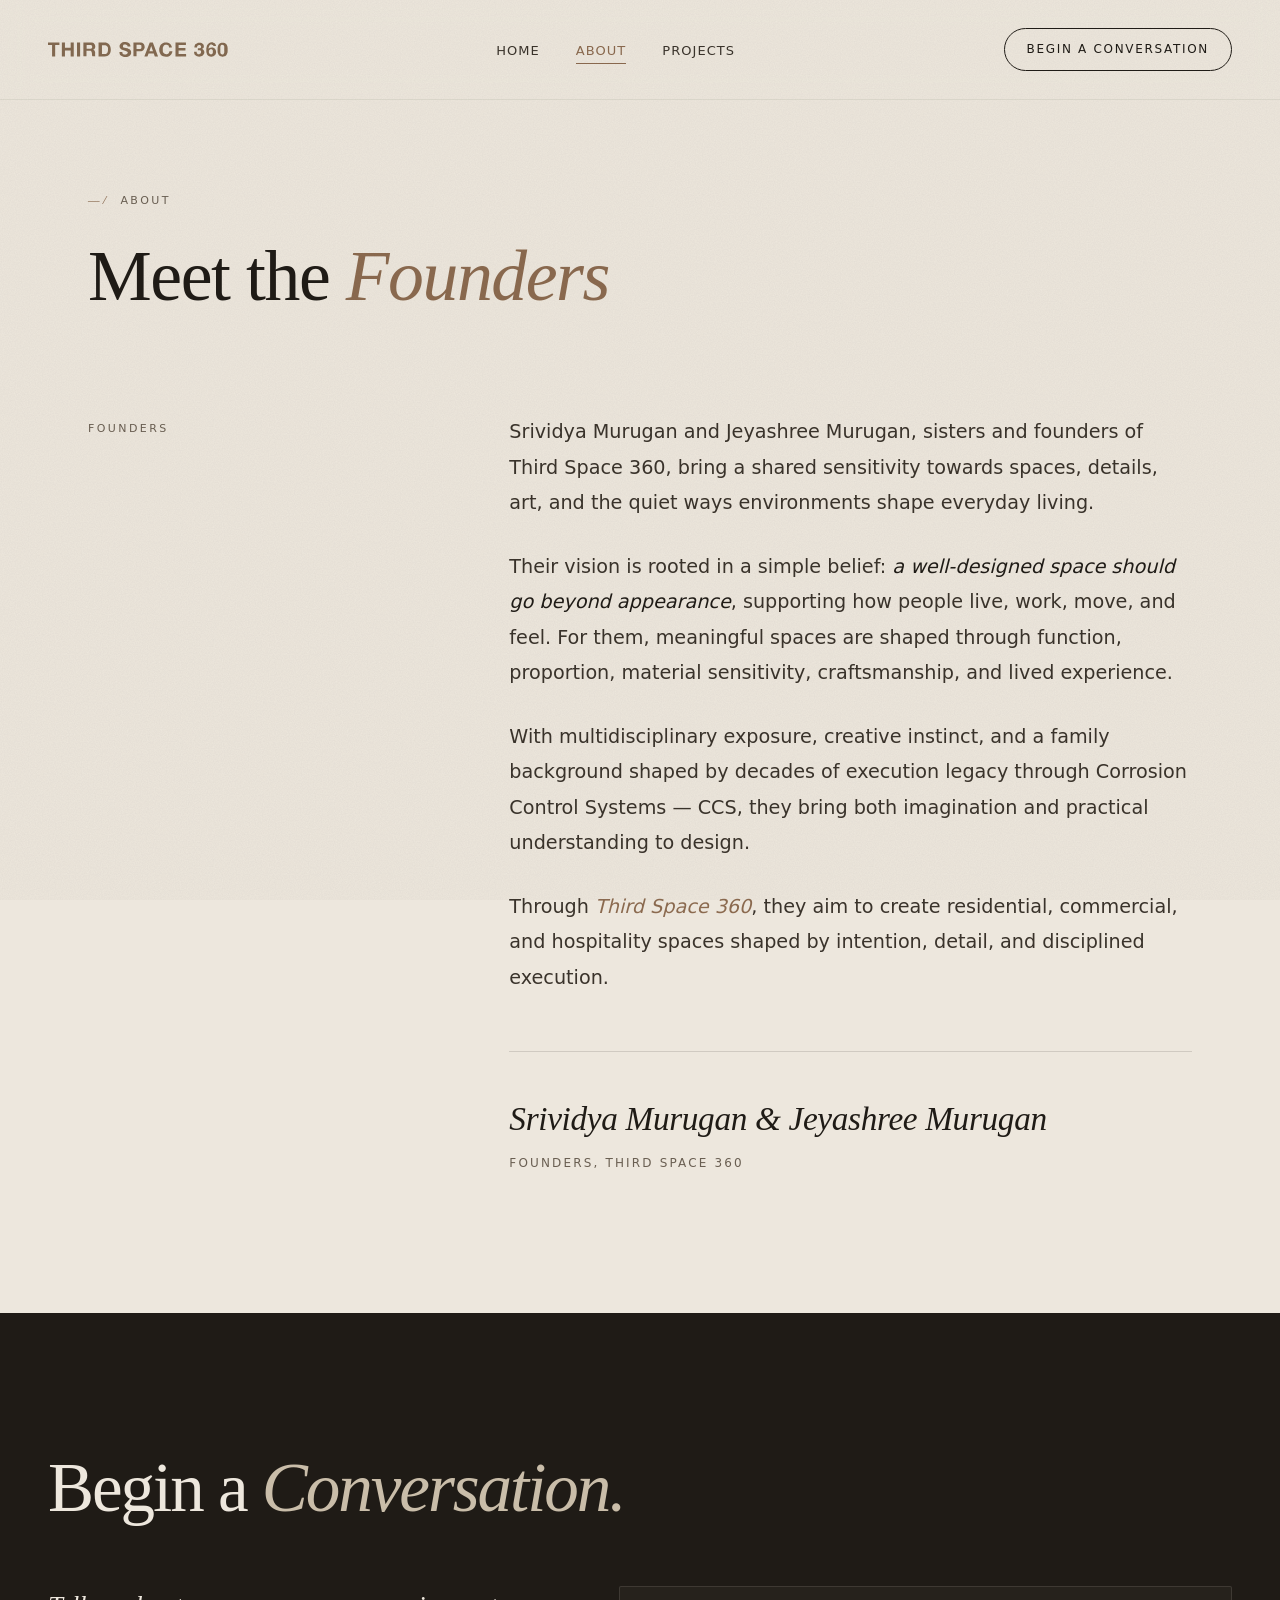
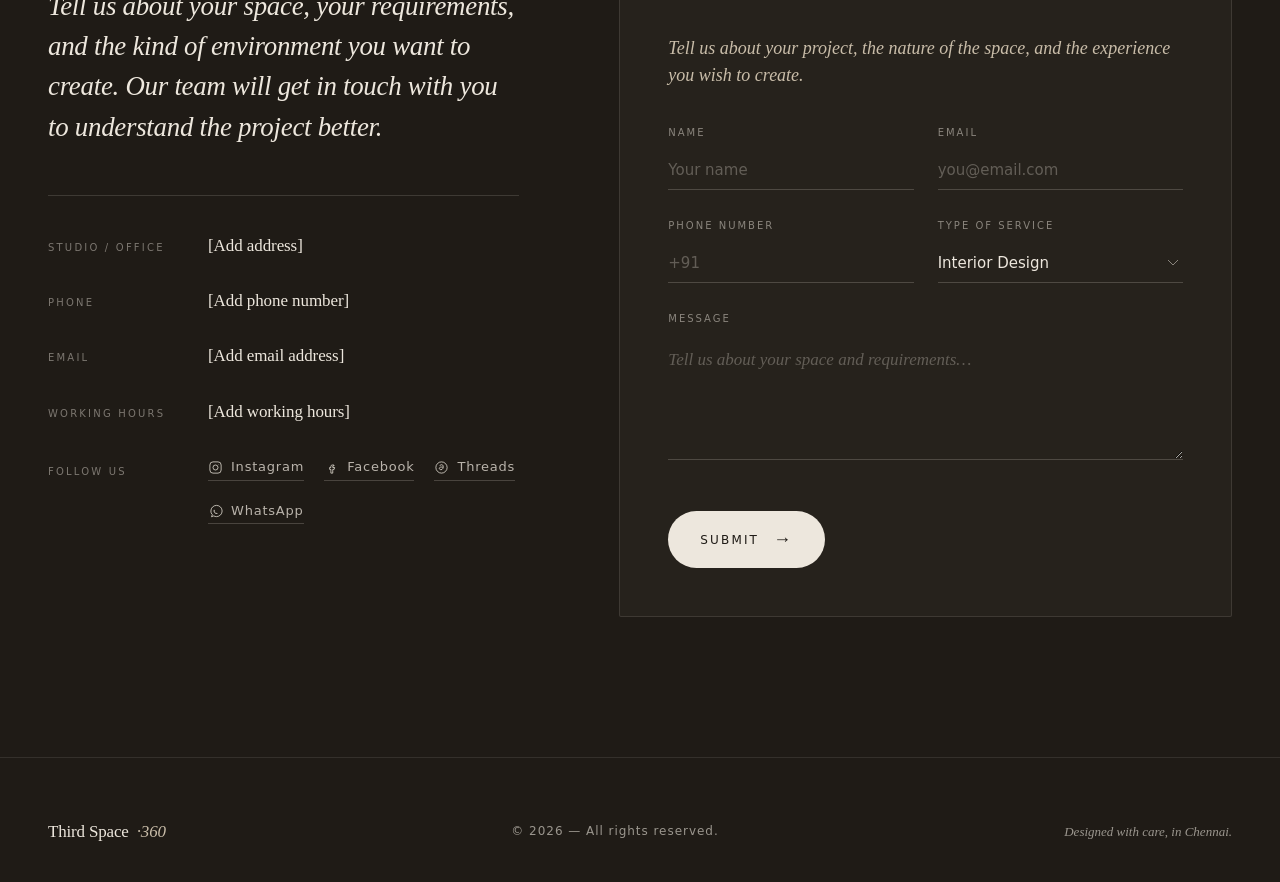
==== about.html @ 0695725e "Refactor: Integrate multi-page HTML design (index, about, projects), self-host fonts, optimize WebP " ====
<!DOCTYPE html>
<html lang="en">
<head>
<link rel="preconnect" href="https://api.resend.com">
<link rel="stylesheet" href="css/fonts.css" />

<meta charset="UTF-8" />
<meta name="viewport" content="width=device-width, initial-scale=1.0" />
<title>About — Third Space 360</title>
<meta name="description" content="Srividya Murugan and Jeyashree Murugan, sisters and founders of Third Space 360, bring a shared sensitivity towards spaces, details, art, and the quiet ways environments shape everyday living." />

<style>
  :root {
    --bone: #EDE7DD;
    --bone-soft: #F2EDE4;
    --bone-deep: #E2DBCE;
    --sand: #C9BDA9;
    --clay: #8B6A4F;
    --clay-soft: #A98870;
    --ink: #1F1B16;
    --ink-soft: #3A332B;
    --ink-mute: #6A5F52;
    --hairline: rgba(31, 27, 22, 0.14);
    --hairline-soft: rgba(31, 27, 22, 0.07);

    --display: 'Fraunces', 'Cormorant Garamond', Georgia, serif;
    --body: 'Manrope', system-ui, sans-serif;

    --easing: cubic-bezier(0.22, 1, 0.36, 1);
  }

  * { margin: 0; padding: 0; box-sizing: border-box; }
  html { scroll-behavior: smooth; }

  body {
    background: var(--bone);
    color: var(--ink);
    font-family: var(--body);
    font-weight: 400;
    font-size: 16px;
    line-height: 1.6;
    -webkit-font-smoothing: antialiased;
    -moz-osx-font-smoothing: grayscale;
    overflow-x: hidden;
  }

  /* Subtle paper grain overlay */
  body::before {
    content: '';
    position: fixed;
    inset: 0;
    pointer-events: none;
    z-index: 1000;
    opacity: 0.35;
    mix-blend-mode: multiply;
    background-image: url("data:image/svg+xml;utf8,<svg xmlns='http://www.w3.org/2000/svg' width='220' height='220'><filter id='n'><feTurbulence type='fractalNoise' baseFrequency='0.85' numOctaves='2' stitchTiles='stitch'/><feColorMatrix values='0 0 0 0 0.12 0 0 0 0 0.10 0 0 0 0 0.08 0 0 0 0.18 0'/></filter><rect width='100%' height='100%' filter='url(%23n)'/></svg>");
  }

  ::selection { background: var(--ink); color: var(--bone); }

  a { color: inherit; text-decoration: none; }

  .italic { font-style: italic; font-weight: 400; }

  /* — Navigation — */
  nav.site {
    position: fixed;
    top: 0; left: 0; right: 0;
    z-index: 100;
    padding: 28px 48px;
    display: flex;
    justify-content: space-between;
    align-items: center;
    transition: background 0.5s var(--easing), padding 0.5s var(--easing), border-color 0.5s var(--easing);
    border-bottom: 1px solid transparent;
    background: rgba(237, 231, 221, 0.88);
    backdrop-filter: blur(14px) saturate(1.1);
    -webkit-backdrop-filter: blur(14px) saturate(1.1);
    border-bottom-color: var(--hairline-soft);
  }

  .brand {
    font-family: var(--display);
    font-weight: 400;
    font-size: 19px;
    letter-spacing: -0.01em;
    display: flex;
    align-items: baseline;
    gap: 8px;
  }
  .brand .mark {
    display: inline-block;
    width: 7px;
    height: 7px;
    border-radius: 50%;
    background: var(--clay);
    transform: translateY(-3px);
  }
  .brand span.three-sixty {
    font-style: italic;
    color: var(--ink-soft);
  }

  .brand-logo {
    display: flex;
    align-items: center;
  }
  .brand-logo svg {
    height: 15px;
    width: auto;
    display: block;
  }

  .nav-links {
    display: flex;
    gap: 36px;
    list-style: none;
  }
  .nav-links a {
    font-size: 13px;
    font-weight: 500;
    letter-spacing: 0.08em;
    text-transform: uppercase;
    color: var(--ink-soft);
    position: relative;
    padding: 4px 0;
    transition: color 0.3s var(--easing);
  }
  .nav-links a::after {
    content: '';
    position: absolute;
    left: 0; right: 0; bottom: -2px;
    height: 1px;
    background: var(--ink);
    transform: scaleX(0);
    transform-origin: left;
    transition: transform 0.5s var(--easing);
  }
  .nav-links a:hover { color: var(--ink); }
  .nav-links a:hover::after { transform: scaleX(1); }
  .nav-links a.active { color: var(--clay); }
  .nav-links a.active::after { transform: scaleX(1); background: var(--clay); }

  .nav-cta {
    font-size: 12px;
    font-weight: 500;
    letter-spacing: 0.14em;
    text-transform: uppercase;
    padding: 11px 22px;
    border: 1px solid var(--ink);
    border-radius: 999px;
    transition: all 0.4s var(--easing);
  }
  .nav-cta:hover { background: var(--ink); color: var(--bone); }

  .menu-toggle { display: none; }

  /* — About header — */
  .about-header {
    padding: 190px 48px 100px;
    max-width: 1200px;
    margin: 0 auto;
  }

  .section-number {
    display: flex;
    align-items: baseline;
    gap: 14px;
    margin-bottom: 28px;
  }
  .section-number .num {
    font-family: var(--display);
    font-size: 13px;
    font-style: italic;
    color: var(--clay);
    font-weight: 400;
  }
  .section-number .label {
    font-size: 11px;
    font-weight: 500;
    letter-spacing: 0.22em;
    text-transform: uppercase;
    color: var(--ink-mute);
  }

  .about-title {
    font-family: var(--display);
    font-weight: 300;
    font-size: clamp(38px, 5.6vw, 78px);
    line-height: 1.05;
    letter-spacing: -0.02em;
    color: var(--ink);
    max-width: 900px;
  }
  .about-title .italic-word {
    font-style: italic;
    color: var(--clay);
  }

  /* — About body — */
  .about-body {
    max-width: 1200px;
    margin: 0 auto;
    padding: 0 48px 140px;
    display: grid;
    grid-template-columns: 1fr 2fr;
    gap: 80px;
  }

  .about-body-label {
    font-size: 11px;
    font-weight: 500;
    letter-spacing: 0.22em;
    text-transform: uppercase;
    color: var(--ink-mute);
    padding-top: 6px;
  }

  .about-copy p {
    font-size: clamp(17px, 1.5vw, 20px);
    line-height: 1.85;
    color: var(--ink-soft);
    max-width: 680px;
    margin-bottom: 28px;
  }
  .about-copy p:last-of-type { margin-bottom: 0; }
  .about-copy .italic-word {
    font-style: italic;
    color: var(--ink);
  }
  .about-copy .brand-word {
    font-style: italic;
    color: var(--clay);
  }

  .founders-signature {
    margin-top: 56px;
    padding-top: 40px;
    border-top: 1px solid var(--hairline);
  }
  .founders-signature .names {
    font-family: var(--display);
    font-style: italic;
    font-weight: 400;
    font-size: clamp(24px, 2.6vw, 34px);
    color: var(--ink);
    letter-spacing: -0.01em;
  }
  .founders-signature .role {
    margin-top: 8px;
    font-size: 12px;
    font-weight: 500;
    letter-spacing: 0.18em;
    text-transform: uppercase;
    color: var(--ink-mute);
  }

  /* — Reveal on scroll — */
  .reveal {
    opacity: 0;
    transform: translateY(24px);
    transition: opacity 0.9s var(--easing), transform 0.9s var(--easing);
  }
  .reveal.in {
    opacity: 1;
    transform: translateY(0);
  }
  .reveal.delay-1 { transition-delay: 0.1s; }
  .reveal.delay-2 { transition-delay: 0.22s; }

  /* — Contact — */
  .contact {
    background: var(--ink);
    color: var(--bone);
    padding: 140px 48px;
  }
  .contact-heading {
    font-family: var(--display);
    font-weight: 300;
    font-size: clamp(40px, 5.4vw, 84px);
    line-height: 1;
    letter-spacing: -0.03em;
    color: var(--bone);
    margin-bottom: 64px;
    max-width: 1200px;
    margin-left: auto;
    margin-right: auto;
  }
  .contact-heading .accent { font-style: italic; color: var(--sand); }

  .contact-grid {
    max-width: 1200px;
    margin: 0 auto;
    display: grid;
    grid-template-columns: 1fr 1.3fr;
    gap: 100px;
    align-items: start;
  }

  .contact-left .contact-intro {
    font-family: var(--display);
    font-style: italic;
    font-weight: 300;
    font-size: clamp(20px, 2.1vw, 28px);
    line-height: 1.5;
    color: var(--bone);
    margin-bottom: 48px;
    letter-spacing: -0.01em;
    max-width: 480px;
  }

  .contact-details {
    display: grid;
    gap: 28px;
    padding-top: 36px;
    border-top: 1px solid rgba(237, 231, 221, 0.15);
  }
  .contact-detail {
    display: grid;
    grid-template-columns: 140px 1fr;
    gap: 20px;
    align-items: baseline;
  }
  .contact-detail .label {
    font-size: 10px;
    letter-spacing: 0.22em;
    text-transform: uppercase;
    color: rgba(237, 231, 221, 0.45);
  }
  .contact-detail .value {
    font-family: var(--display);
    font-weight: 400;
    font-size: 17px;
    color: var(--bone);
    letter-spacing: -0.005em;
  }
  .contact-detail .value a {
    border-bottom: 1px solid transparent;
    transition: border-color 0.4s var(--easing);
  }
  .contact-detail .value a:hover { border-bottom-color: var(--sand); }

  .social-row {
    display: flex;
    flex-wrap: wrap;
    gap: 20px;
    margin-top: 4px;
  }
  .social-row a {
    display: inline-flex;
    align-items: center;
    gap: 8px;
    font-size: 13px;
    color: rgba(237, 231, 221, 0.75);
    letter-spacing: 0.06em;
    border-bottom: 1px solid rgba(237, 231, 221, 0.2);
    padding-bottom: 2px;
    transition: color 0.3s var(--easing), border-color 0.3s var(--easing);
  }
  .social-row a svg { width: 15px; height: 15px; flex-shrink: 0; }
  .social-row a:hover { color: var(--bone); border-bottom-color: var(--sand); }

  .enquiry-form {
    background: rgba(237, 231, 221, 0.03);
    border: 1px solid rgba(237, 231, 221, 0.12);
    padding: 48px;
    border-radius: 2px;
  }
  .form-eyebrow {
    font-family: var(--display);
    font-style: italic;
    font-weight: 300;
    font-size: 18px;
    color: var(--sand);
    margin-bottom: 36px;
    line-height: 1.5;
  }

  .field-group { display: grid; grid-template-columns: 1fr 1fr; gap: 24px; }
  .field { margin-bottom: 28px; position: relative; }
  .field.full { grid-column: 1 / -1; }
  .field label {
    display: block;
    font-size: 10px;
    letter-spacing: 0.2em;
    text-transform: uppercase;
    color: rgba(237, 231, 221, 0.5);
    margin-bottom: 10px;
  }
  .field input, .field textarea, .field select {
    width: 100%;
    background: transparent;
    border: none;
    border-bottom: 1px solid rgba(237, 231, 221, 0.2);
    color: var(--bone);
    font-family: var(--body);
    font-size: 15px;
    padding: 10px 0;
    outline: none;
    transition: border-color 0.4s var(--easing);
    font-weight: 400;
  }
  .field textarea {
    resize: vertical;
    min-height: 90px;
    font-family: var(--display);
    font-style: italic;
    font-weight: 300;
    font-size: 17px;
    line-height: 1.5;
  }
  .field select {
    -webkit-appearance: none;
    appearance: none;
    background-image: url("data:image/svg+xml;utf8,<svg xmlns='http://www.w3.org/2000/svg' width='12' height='8'><path d='M1 1l5 5 5-5' stroke='%23EDE7DD' stroke-width='1' fill='none' opacity='0.5'/></svg>");
    background-repeat: no-repeat;
    background-position: right 4px center;
    padding-right: 24px;
  }
  .field select option { background: var(--ink); color: var(--bone); }
  .field input:focus, .field textarea:focus, .field select:focus { border-bottom-color: var(--sand); }
  .field input::placeholder, .field textarea::placeholder { color: rgba(237, 231, 221, 0.3); }

  .submit-btn {
    display: inline-flex;
    align-items: center;
    gap: 14px;
    background: var(--bone);
    color: var(--ink);
    border: none;
    padding: 18px 32px;
    font-family: var(--body);
    font-size: 12px;
    font-weight: 500;
    letter-spacing: 0.18em;
    text-transform: uppercase;
    cursor: pointer;
    border-radius: 999px;
    transition: all 0.4s var(--easing);
    margin-top: 16px;
  }
  .submit-btn .arrow {
    font-family: var(--display);
    font-size: 18px;
    transition: transform 0.4s var(--easing);
  }
  .submit-btn:hover { background: var(--sand); color: var(--ink); }
  .submit-btn:hover .arrow { transform: translateX(6px); }

  /* — Footer — */
  footer {
    background: var(--ink);
    color: rgba(237, 231, 221, 0.6);
    padding: 60px 48px 36px;
    border-top: 1px solid rgba(237, 231, 221, 0.1);
    display: flex;
    justify-content: space-between;
    align-items: center;
    flex-wrap: wrap;
    gap: 20px;
    font-size: 13px;
  }
  footer .brand {
    color: var(--bone);
    font-size: 17px;
  }
  footer .brand span.three-sixty { color: var(--sand); }
  footer .legal {
    font-size: 12px;
    letter-spacing: 0.08em;
  }
  footer .credit {
    font-family: var(--display);
    font-style: italic;
    font-size: 13px;
  }

  @media (max-width: 1024px) {
    .about-body { grid-template-columns: 1fr; gap: 28px; }
    .contact-grid { grid-template-columns: 1fr; gap: 56px; }
  }

  @media (max-width: 720px) {
    nav.site { padding: 22px 28px; }
    .nav-links, .nav-cta { display: none; }
    .menu-toggle {
      display: flex;
      flex-direction: column;
      gap: 5px;
      background: none;
      border: none;
      cursor: pointer;
      padding: 6px;
    }
    .menu-toggle span {
      width: 20px;
      height: 1px;
      background: var(--ink);
    }
    .about-header { padding: 150px 20px 64px; }
    .about-body { padding: 0 20px 100px; }
    .contact { padding: 90px 20px; }
    .field-group { grid-template-columns: 1fr; gap: 0; }
    .enquiry-form { padding: 28px 22px; }
    .contact-detail { grid-template-columns: 90px 1fr; gap: 16px; }
    footer {
      flex-direction: column;
      gap: 10px;
      text-align: center;
      padding: 40px 20px 24px;
    }
  }
</style>
</head>
<body>

<!-- — NAVIGATION — -->
<nav class="site" id="nav">
  <a href="index.html" class="brand-logo" aria-label="Third Space 360 — Home">
    <svg viewBox="0 0 110.2 9.2" xmlns="http://www.w3.org/2000/svg">
      <path fill="#846a51" d="M0,1.9V.3h7v1.6h-2.6v7h-1.9V1.9H0Z"/>
      <path fill="#846a51" d="M10.4.3v3.3h3.5V.3h1.9v8.6h-1.9v-3.7h-3.5v3.7h-1.9V.3h1.9Z"/>
      <path fill="#846a51" d="M19.7.3v8.6h-1.9V.3h1.9Z"/>
      <path fill="#846a51" d="M26.5.3c.4,0,.7,0,1,.2.3,0,.6.3.8.5.2.2.4.5.5.8.1.3.2.6.2.9,0,.5-.1.9-.3,1.3-.2.4-.6.6-1,.8h0c.2,0,.4.2.6.3.1,0,.3.3.4.5,0,.2.2.4.2.6v2.2c0,.2.1.3.2.4h-1.9c-.1-.3-.2-.6-.2-1s0-.7-.1-1.1c0-.4-.2-.8-.4-1s-.5-.3-1-.3h-1.9v3.3h-1.9V.3h4.8ZM25.8,4.2c.4,0,.8,0,1-.3.2-.2.3-.5.3-.9s-.1-.7-.3-.9c-.2-.2-.5-.3-1-.3h-2.1v2.4s2.1,0,2.1,0Z"/>
      <path fill="#846a51" d="M34.7.3c.6,0,1.1,0,1.5.3.4.3.9.4,1.2.8s.6.8.8,1.3.3,1.2.3,1.9,0,1.2-.2,1.7-.4,1-.7,1.4-.7.7-1.2.9-1.1.3-1.7.3h-3.7V.3h3.7ZM34.6,7.3c.3,0,.5,0,.8,0s.5-.2.7-.4.4-.5.5-.8.2-.7.2-1.2,0-.8,0-1.2c0-.4-.2-.6-.4-.9-.2-.2-.4-.4-.8-.6-.3-.1-.7-.2-1.2-.2h-1.3v5.4h1.7-.1Z"/>
      <path fill="#846a51" d="M45.6,6.8c0,.2.2.4.4.5s.4.2.6.3h1.2c.2,0,.4,0,.5-.2s.3-.2.4-.3c0,0,.2-.3.2-.5s0-.4-.2-.6c0,0-.3-.3-.6-.4-.2,0-.5-.2-.8-.3-.3,0-.6,0-.9-.2-.3,0-.6-.2-.9-.3-.3,0-.6-.3-.8-.5-.2-.2-.4-.4-.6-.7s-.2-.6-.2-1,0-.8.3-1.1.4-.6.7-.8.7-.4,1-.5c.4-.1.8-.2,1.2-.2s.9,0,1.3.1.8.3,1.1.5c.3.2.6.5.8.9.2.3.3.8.3,1.3h-1.8c0-.3,0-.5-.2-.6,0-.2-.2-.3-.4-.4-.2,0-.3-.2-.5-.2h-1c-.2,0-.3,0-.4.2,0,0-.2.2-.3.3,0,0,0,.3,0,.5v.4c0,0,.2.2.4.3.2,0,.4.2.8.3.3,0,.8.2,1.3.3.2,0,.4,0,.7.2.3,0,.6.2.8.4.3.2.5.4.7.7.2.3.3.7.3,1.2s0,.8-.2,1.1c-.2.3-.4.6-.7.9-.3.2-.7.4-1.1.6-.4.1-1,.2-1.5.2s-.9,0-1.4-.2c-.4-.1-.8-.3-1.2-.5s-.6-.6-.8-.9c-.2-.4-.3-.8-.3-1.4h1.8c0,.3,0,.5.2.7h0Z"/>
      <path fill="#846a51" d="M56.3.3c.5,0,1,0,1.4.2.4.2.7.4.9.6.2.3.4.5.5.9,0,.3.2.7.2,1s0,.7-.2,1c-.2.3-.3.6-.5.9s-.5.5-.9.6c-.4.2-.8.2-1.4.2h-2v3.1h-1.9V.3h3.9ZM55.8,4.3h.6c.2,0,.4,0,.5-.2,0,0,.3-.2.4-.4,0-.2,0-.4,0-.7s0-.5,0-.7c0-.2-.2-.3-.4-.4-.2,0-.3-.2-.5-.2h-2.1v2.6s1.5,0,1.5,0Z"/>
      <path fill="#846a51" d="M64.3.3l3.2,8.6h-2l-.6-1.9h-3.2l-.7,1.9h-1.9L62.4.3h1.9ZM64.4,5.6l-1.1-3.1h0l-1.1,3.1h2.2Z"/>
      <path fill="#846a51" d="M74.3,2.6c0-.2-.3-.3-.4-.5-.2-.1-.4-.2-.6-.3-.2,0-.4-.1-.7-.1s-.8,0-1.1.2c-.3.2-.5.4-.7.7s-.3.6-.4.9c0,.4,0,.7,0,1.1s0,.7,0,1.1c0,.3.2.6.4.9.2.3.4.5.7.6.3.2.7.3,1.1.3s1-.2,1.3-.5.5-.8.6-1.4h1.8c0,.5-.2,1-.4,1.5-.2.4-.5.8-.8,1.1s-.7.5-1.2.7-.9.2-1.5.2-1.2-.1-1.8-.3c-.5-.2-1-.5-1.3-.9s-.6-.9-.8-1.4c-.2-.5-.3-1.1-.3-1.7s0-1.2.3-1.8c.2-.6.5-1,.8-1.4.4-.4.8-.7,1.3-1,.5-.2,1.1-.3,1.8-.3s.9,0,1.3.2.8.3,1.1.6c.3.3.6.6.8,1,.2.4.4.8.4,1.3h-1.8c0-.2,0-.4-.2-.6l.3-.2Z"/>
      <path fill="#846a51" d="M84.6.3v1.6h-4.5v1.8h4.2v1.5h-4.2v2.1h4.6v1.6h-6.5V.3h6.4Z"/>
      <path fill="#846a51" d="M92.7,3.9c.2,0,.4,0,.6,0,.2,0,.3-.2.4-.3s.2-.3.2-.6,0-.6-.4-.8c-.2-.2-.5-.3-.8-.3s-.8.1-1,.4c-.2.3-.3.6-.3,1.1h-1.6c0-.4,0-.8.2-1.2s.3-.7.6-.9.6-.5.9-.6.7-.2,1.2-.2.7,0,1,0c.3,0,.6.3.9.4.3.2.5.4.7.7s.3.6.3,1,0,.8-.3,1.1-.5.5-.9.6h0c.5,0,.8.4,1.1.7s.4.8.4,1.2,0,.8-.3,1.2c-.2.3-.4.6-.7.9-.3.2-.6.4-1,.5s-.8.2-1.2.2-.9,0-1.3-.2c-.4-.1-.7-.3-1-.6s-.5-.6-.6-.9c-.2-.4-.2-.8-.2-1.3h1.6c0,.2,0,.4,0,.6,0,.2.2.4.3.5,0,0,.3.3.4.4.2,0,.4,0,.6,0,.4,0,.7,0,1-.4s.4-.6.4-1,0-.6-.2-.7c0-.2-.3-.3-.5-.4-.2,0-.4,0-.6,0h-.7v-1.2h.7Z"/>
      <path fill="#846a51" d="M100.8,1.9c-.2-.2-.4-.3-.7-.3s-.6,0-.8.3c-.2.2-.4.4-.5.7s-.2.5-.3.8v.8h0c.2-.3.5-.6.8-.7.3,0,.7-.2,1.1-.2s.7,0,1.1.2.6.4.9.6c.2.3.4.5.5.9,0,.3.2.7.2,1s0,.8-.2,1.2-.3.7-.6,1c-.3.3-.6.5-.9.6s-.8.2-1.2.2c-.6,0-1.2-.1-1.6-.4-.4-.3-.7-.6-1-1-.2-.4-.4-.9-.5-1.4,0-.5,0-1,0-1.6s0-1,.2-1.6c0-.5.3-1,.6-1.4s.6-.8,1-1c.4-.3.9-.4,1.5-.4s.7,0,1,.2c.3,0,.6.3.8.4.2.2.4.4.6.7,0,.3.3.6.3,1h-1.6c0-.3-.2-.5-.4-.7h-.2ZM99.4,4.6c-.2,0-.3.2-.4.3s-.2.3-.3.5,0,.4,0,.6v.6c0,.2,0,.4.3.5s.3.3.4.4c.2,0,.4,0,.6,0s.4,0,.5,0,.3-.2.4-.4c0,0,.2-.3.2-.5v-1.2c0-.2,0-.4-.2-.5s-.2-.3-.4-.4c-.2,0-.4,0-.6,0s-.4,0-.6,0h0Z"/>
      <path fill="#846a51" d="M104.2,2.6c.2-.5.4-1,.7-1.3.3-.3.6-.6,1-.7s.8-.2,1.2-.2.8,0,1.2.2.7.4,1,.7.5.8.7,1.3c.2.6.2,1.2.2,2.1s0,1.5-.2,2.1-.4,1-.7,1.3c-.3.3-.6.6-1,.7s-.8.2-1.2.2-.8,0-1.2-.2-.7-.4-1-.7-.5-.8-.7-1.3-.2-1.3-.2-2.1,0-1.5.2-2.1ZM105.7,5.5c0,.3,0,.7,0,1,0,.3.2.6.4.8s.4.3.8.3.6,0,.8-.3c.2-.2.3-.5.4-.8s0-.6,0-1v-2c0-.2,0-.4,0-.6,0-.2,0-.4-.2-.6s-.2-.3-.4-.4c-.2,0-.4-.2-.6-.2s-.4,0-.6.2c-.2.1-.3.2-.4.4,0,.2-.2.4-.2.6s0,.4,0,.6v2h0Z"/>
    </svg>
  </a>
  <ul class="nav-links">
    <li><a href="index.html">Home</a></li>
    <li><a href="about.html" class="active">About</a></li>
    <li><a href="projects.html">Projects</a></li>
  </ul>
  <a href="#contact" class="nav-cta">Begin a Conversation</a>
  <button class="menu-toggle" aria-label="Open menu">
    <span></span><span></span><span></span>
  </button>
</nav>

<!-- — ABOUT HEADER — -->
<header class="about-header">
  <div class="section-number reveal">
    <span class="num">— /</span>
    <span class="label">About</span>
  </div>
  <h1 class="about-title reveal delay-1">
    Meet the <span class="italic-word">Founders</span>
  </h1>
</header>

<!-- — ABOUT BODY — -->
<section class="about-body">
  <div class="about-body-label reveal">Founders</div>

  <div class="about-copy">
    <p class="reveal">
      Srividya Murugan and Jeyashree Murugan, sisters and founders of Third Space 360,
      bring a shared sensitivity towards spaces, details, art, and the quiet ways
      environments shape everyday living.
    </p>
    <p class="reveal delay-1">
      Their vision is rooted in a simple belief: <span class="italic-word">a well-designed
      space should go beyond appearance</span>, supporting how people live, work, move,
      and feel. For them, meaningful spaces are shaped through function, proportion,
      material sensitivity, craftsmanship, and lived experience.
    </p>
    <p class="reveal delay-1">
      With multidisciplinary exposure, creative instinct, and a family background shaped
      by decades of execution legacy through Corrosion Control Systems — CCS, they bring
      both imagination and practical understanding to design.
    </p>
    <p class="reveal delay-2">
      Through <span class="brand-word">Third Space 360</span>, they aim to create
      residential, commercial, and hospitality spaces shaped by intention, detail, and
      disciplined execution.
    </p>

    <div class="founders-signature reveal delay-2">
      <div class="names">Srividya Murugan &amp; Jeyashree Murugan</div>
      <div class="role">Founders, Third Space 360</div>
    </div>
  </div>
</section>

<!-- — CONTACT — -->
<section class="contact" id="contact">
  <h2 class="contact-heading reveal">
    Begin a <span class="accent">Conversation.</span>
  </h2>

  <div class="contact-grid">
    <div class="contact-left">
      <p class="contact-intro reveal">
        Tell us about your space, your requirements, and the kind of
        environment you want to create. Our team will get in touch with
        you to understand the project better.
      </p>

      <div class="contact-details">
        <div class="contact-detail reveal">
          <span class="label">Studio / Office</span>
          <span class="value">[Add address]</span>
        </div>
        <div class="contact-detail reveal delay-1">
          <span class="label">Phone</span>
          <span class="value">[Add phone number]</span>
        </div>
        <div class="contact-detail reveal delay-1">
          <span class="label">Email</span>
          <span class="value">[Add email address]</span>
        </div>
        <div class="contact-detail reveal delay-2">
          <span class="label">Working Hours</span>
          <span class="value">[Add working hours]</span>
        </div>
        <div class="contact-detail reveal delay-2">
          <span class="label">Follow Us</span>
          <div class="social-row">
            <a href="#" aria-label="Instagram">
              <svg viewBox="0 0 24 24" fill="none" stroke="currentColor" stroke-width="1.6"><rect x="3" y="3" width="18" height="18" rx="5"/><circle cx="12" cy="12" r="4"/><circle cx="17.2" cy="6.8" r="0.6" fill="currentColor" stroke="none"/></svg>
              Instagram
            </a>
            <a href="#" aria-label="Facebook">
              <svg viewBox="0 0 24 24" fill="none" stroke="currentColor" stroke-width="1.6"><path d="M15 8h-2c-1.1 0-2 .9-2 2v2H9v3h2v6h3v-6h2.2l.8-3H14v-2c0-.4.2-.6.6-.6H16V8Z"/></svg>
              Facebook
            </a>
            <a href="#" aria-label="Threads">
              <svg viewBox="0 0 24 24" fill="none" stroke="currentColor" stroke-width="1.6"><circle cx="12" cy="12" r="9"/><path d="M9.5 9.2c0-1 1-1.7 2.3-1.7 1.7 0 2.9 1 3 2.7.1 2.6-1.1 5.3-3.6 5.3-1.6 0-2.7-.9-2.7-2.1 0-1.4 1.4-2 3.4-2.1 1.1 0 2 .1 2.7.4"/></svg>
              Threads
            </a>
            <a href="#" aria-label="WhatsApp">
              <svg viewBox="0 0 24 24" fill="none" stroke="currentColor" stroke-width="1.6"><path d="M7 17l-1.4 3.4L9.2 19c1.4.8 2.9 1.2 4.4 1.2 5 0 9-4 9-9s-4-9-9-9-9 4-9 9c0 1.8.5 3.5 1.5 4.9L7 17Z"/><path d="M9.2 9.6c.2-.6.9-.5 1.3.1.3.5.7 1 .6 1.4-.1.5-.6.7-.4 1.1.4.9 1.4 1.8 2.3 2.1.4.1.6-.4 1.1-.4.4 0 .9.5 1.3.7.5.3-.1.9-.6 1.1-.9.4-2.1.1-3.3-.7-1.1-.7-2.2-1.9-2.6-3-.3-.9-.1-1.9.3-2.4Z" fill="currentColor" stroke="none"/></svg>
              WhatsApp
            </a>
          </div>
        </div>
      </div>
    </div>

    <div class="enquiry-form reveal delay-2">
      <p class="form-eyebrow">
        Tell us about your project, the nature of the space,
        and the experience you wish to create.
      </p>

      <div class="field-group">
        <div class="field">
          <label for="name">Name</label>
          <input id="name" type="text" placeholder="Your name" />
        </div>
        <div class="field">
          <label for="email">Email</label>
          <input id="email" type="email" placeholder="you@email.com" />
        </div>
      </div>

      <div class="field-group">
        <div class="field">
          <label for="phone">Phone Number</label>
          <input id="phone" type="tel" placeholder="+91" />
        </div>
        <div class="field">
          <label for="service">Type of Service</label>
          <select id="service">
            <option>Interior Design</option>
            <option>Turnkey Execution</option>
            <option>Design + Build</option>
            <option>Project Management</option>
            <option>Bespoke Furniture &amp; Detailing</option>
            <option>Commercial / Hospitality Interiors</option>
            <option>Other</option>
          </select>
        </div>
      </div>

      <div class="field full">
        <label for="message">Message</label>
        <textarea id="message" rows="4" placeholder="Tell us about your space and requirements…"></textarea>
      </div>

      <button class="submit-btn" type="button" onclick="handleSubmit()">
        Submit <span class="arrow">→</span>
      </button>
    </div>
  </div>
</section>

<!-- — FOOTER — -->
<footer>
  <div class="brand">
    Third Space<span class="three-sixty">·360</span>
  </div>
  <div class="legal">© 2026 — All rights reserved.</div>
  <div class="credit">Designed with care, in Chennai.</div>
</footer>

<script>
  // Reveal on scroll
  const reveals = document.querySelectorAll('.reveal');
  const io = new IntersectionObserver((entries) => {
    entries.forEach(e => {
      if (e.isIntersecting) {
        e.target.classList.add('in');
        io.unobserve(e.target);
      }
    });
  }, { threshold: 0.12, rootMargin: '0px 0px -60px 0px' });
  reveals.forEach(el => io.observe(el));

  // Form feedback
  function handleSubmit() {
    const btn = document.querySelector('.submit-btn');
    const original = btn.innerHTML;
    btn.innerHTML = 'Thank you — we\'ll be in touch <span class="arrow">✓</span>';
    btn.style.background = 'var(--sand)';
    setTimeout(() => {
      btn.innerHTML = original;
      btn.style.background = '';
    }, 3200);
  }
</script>

  <script type="module" src="js/app.js"></script>
</body>
</html>
---- css/fonts.css ----
/* Local Self-Hosted Fonts */

@font-face {
  font-family: 'Fraunces';
  font-style: italic;
  font-weight: 300;
  font-display: swap;
  src: url('../assets/fonts/fraunces-300-italic.woff2') format('woff2');
}

@font-face {
  font-family: 'Fraunces';
  font-style: italic;
  font-weight: 400;
  font-display: swap;
  src: url('../assets/fonts/fraunces-400-italic.woff2') format('woff2');
}

@font-face {
  font-family: 'Fraunces';
  font-style: normal;
  font-weight: 300;
  font-display: swap;
  src: url('../assets/fonts/fraunces-300-normal.woff2') format('woff2');
}

@font-face {
  font-family: 'Fraunces';
  font-style: normal;
  font-weight: 400;
  font-display: swap;
  src: url('../assets/fonts/fraunces-400-normal.woff2') format('woff2');
}

@font-face {
  font-family: 'Fraunces';
  font-style: normal;
  font-weight: 500;
  font-display: swap;
  src: url('../assets/fonts/fraunces-500-normal.woff2') format('woff2');
}

@font-face {
  font-family: 'Manrope';
  font-style: normal;
  font-weight: 300;
  font-display: swap;
  src: url('../assets/fonts/manrope-300-normal.woff2') format('woff2');
}

@font-face {
  font-family: 'Manrope';
  font-style: normal;
  font-weight: 400;
  font-display: swap;
  src: url('../assets/fonts/manrope-400-normal.woff2') format('woff2');
}

@font-face {
  font-family: 'Manrope';
  font-style: normal;
  font-weight: 500;
  font-display: swap;
  src: url('../assets/fonts/manrope-500-normal.woff2') format('woff2');
}

@font-face {
  font-family: 'Manrope';
  font-style: normal;
  font-weight: 600;
  font-display: swap;
  src: url('../assets/fonts/manrope-600-normal.woff2') format('woff2');
}
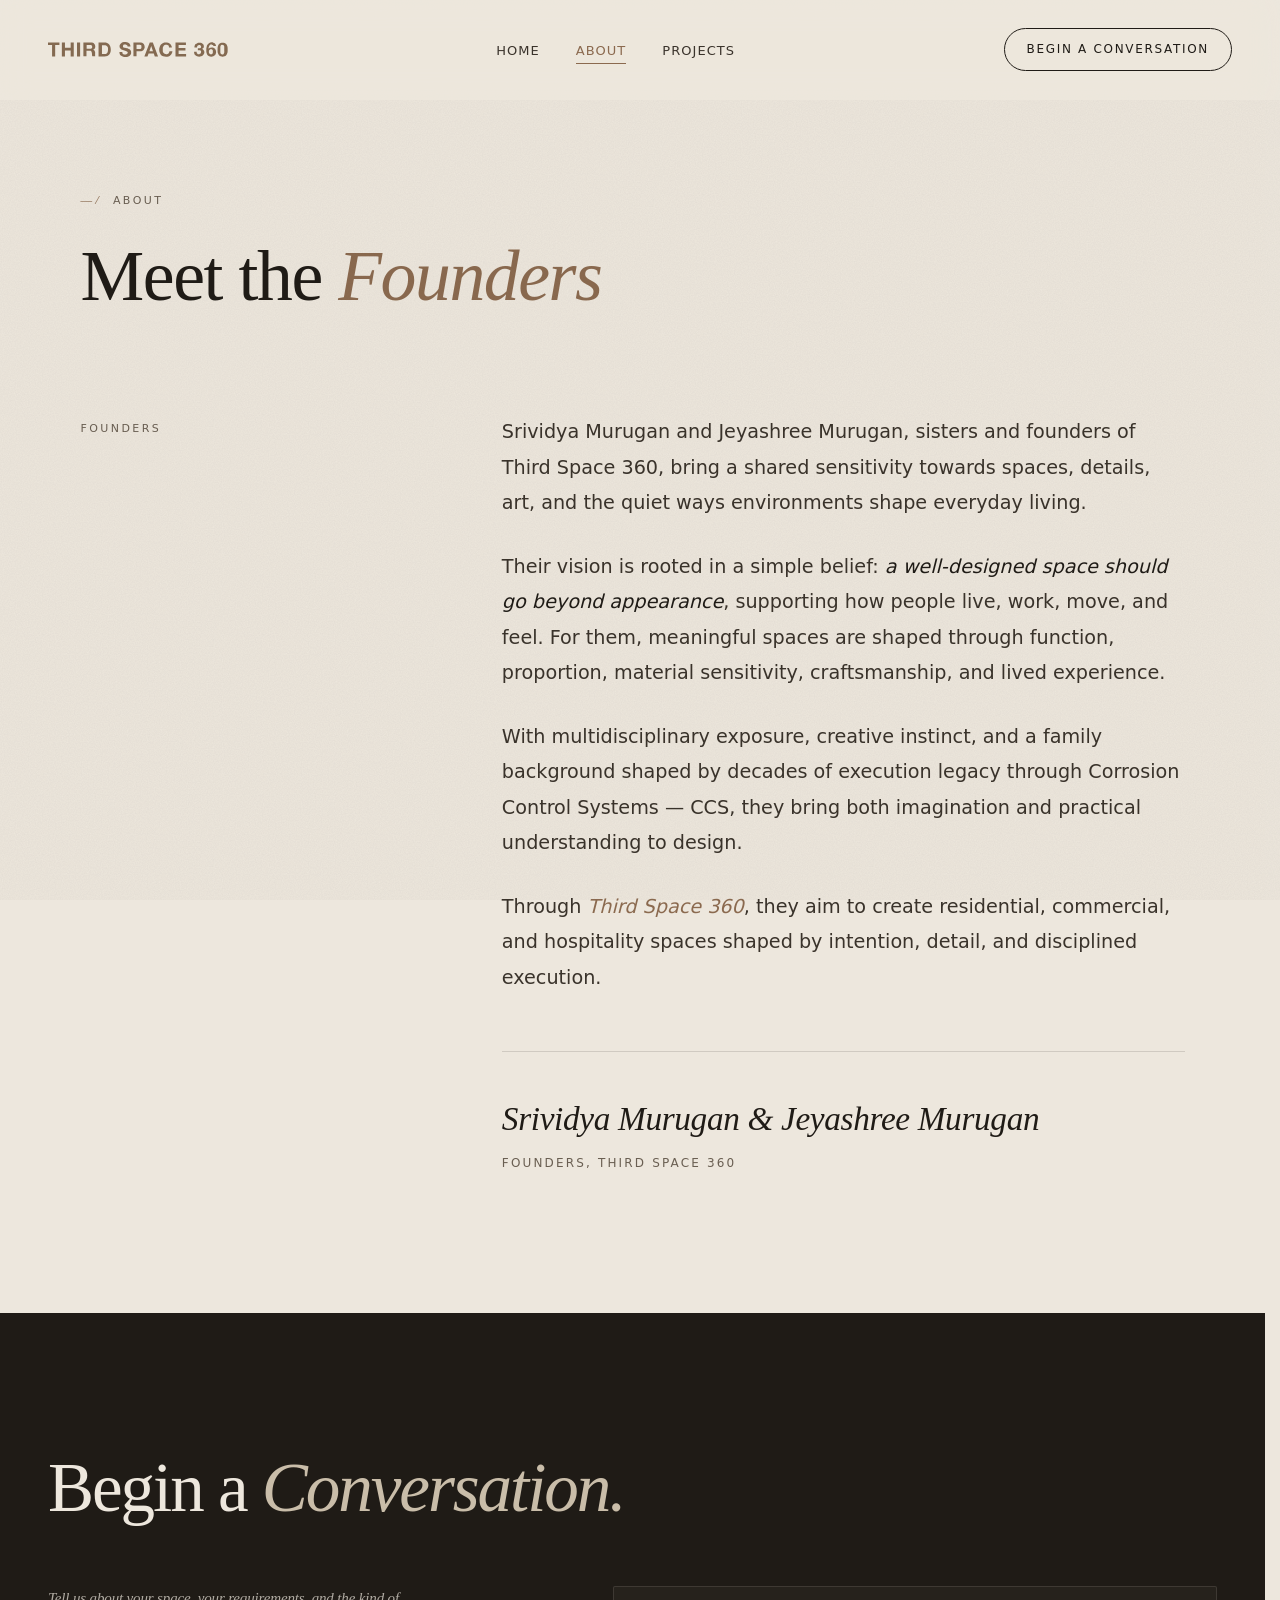
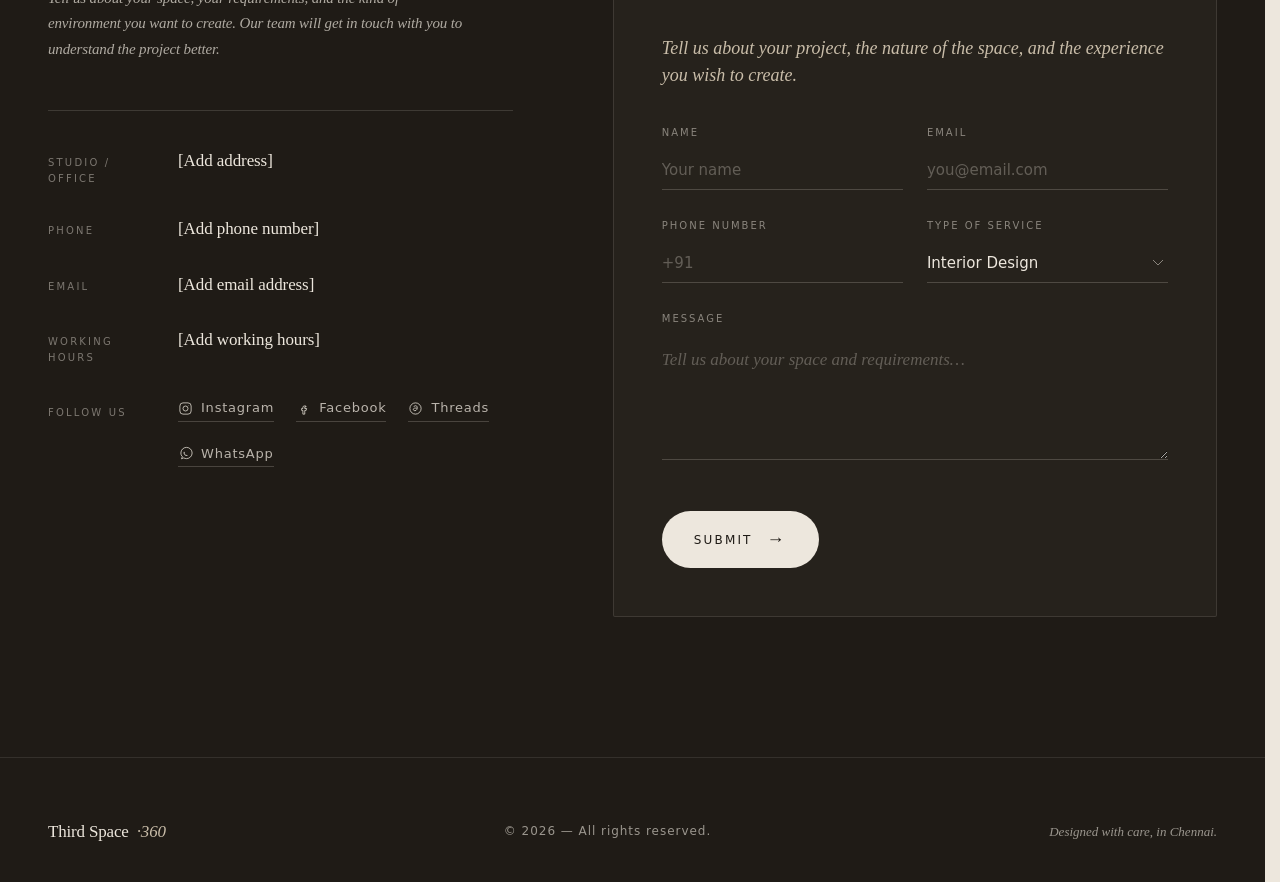
==== commit 167c633b: "Fix: Support all preview origin subdomains (*.pages.dev), fallback Turnstile test key, and restore f" ====
--- a/about.html
+++ b/about.html
@@ -511,6 +511,26 @@
     }
   }
 </style>
+
+<!-- Modular Stylesheets -->
+<link rel="stylesheet" href="css/fonts.css" />
+<link rel="stylesheet" href="css/tokens.css" />
+<link rel="stylesheet" href="css/reset.css" />
+<link rel="stylesheet" href="css/typography.css" />
+<link rel="stylesheet" href="css/components/nav.css" />
+<link rel="stylesheet" href="css/components/hero.css" />
+<link rel="stylesheet" href="css/components/section.css" />
+<link rel="stylesheet" href="css/components/about.css" />
+<link rel="stylesheet" href="css/components/services.css" />
+<link rel="stylesheet" href="css/components/projects.css" />
+<link rel="stylesheet" href="css/components/process.css" />
+<link rel="stylesheet" href="css/components/contact.css" />
+<link rel="stylesheet" href="css/components/form.css" />
+<link rel="stylesheet" href="css/components/footer.css" />
+<link rel="stylesheet" href="css/animations.css" />
+<link rel="stylesheet" href="css/responsive.css" />
+<script src="https://challenges.cloudflare.com/turnstile/v0/api.js" async defer></script>
+
 </head>
 <body>
 
@@ -685,7 +705,7 @@
         <textarea id="message" rows="4" placeholder="Tell us about your space and requirements…"></textarea>
       </div>
 
-      <button class="submit-btn" type="button" onclick="handleSubmit()">
+      <button class="submit-btn" type="button" >
         Submit <span class="arrow">→</span>
       </button>
     </div>
@@ -715,15 +735,7 @@
   reveals.forEach(el => io.observe(el));
 
   // Form feedback
-  function handleSubmit() {
-    const btn = document.querySelector('.submit-btn');
-    const original = btn.innerHTML;
-    btn.innerHTML = 'Thank you — we\'ll be in touch <span class="arrow">✓</span>';
-    btn.style.background = 'var(--sand)';
-    setTimeout(() => {
-      btn.innerHTML = original;
-      btn.style.background = '';
-    }, 3200);
+  , 3200);
   }
 </script>
 
--- a/css/tokens.css
+++ b/css/tokens.css
@@ -0,0 +1,18 @@
+:root {
+  --bone: #EDE7DD;
+  --bone-soft: #F2EDE4;
+  --bone-deep: #E2DBCE;
+  --sand: #C9BDA9;
+  --clay: #8B6A4F;
+  --clay-soft: #A98870;
+  --ink: #1F1B16;
+  --ink-soft: #3A332B;
+  --ink-mute: #6A5F52;
+  --hairline: rgba(31, 27, 22, 0.14);
+  --hairline-soft: rgba(31, 27, 22, 0.07);
+
+  --display: 'Fraunces', 'Cormorant Garamond', Georgia, serif;
+  --body: 'Manrope', system-ui, sans-serif;
+
+  --easing: cubic-bezier(0.22, 1, 0.36, 1);
+}
--- a/css/typography.css
+++ b/css/typography.css
@@ -0,0 +1,18 @@
+/* — Typography utilities — */
+.display {
+  font-family: var(--display);
+  font-weight: 300;
+  letter-spacing: -0.02em;
+  line-height: 0.95;
+}
+
+.eyebrow {
+  font-family: var(--body);
+  font-size: 11px;
+  font-weight: 500;
+  letter-spacing: 0.22em;
+  text-transform: uppercase;
+  color: var(--ink-mute);
+}
+
+.italic { font-style: italic; font-weight: 400; }
--- a/css/components/nav.css
+++ b/css/components/nav.css
@@ -0,0 +1,173 @@
+/* — Navigation — */
+nav.site {
+  position: fixed;
+  top: 0; left: 0; right: var(--scrollbar-width, 0px);
+  z-index: 100;
+  padding: 28px 48px;
+  display: flex;
+  justify-content: space-between;
+  align-items: center;
+  transition: background 0.5s var(--easing), padding 0.5s var(--easing), border-color 0.5s var(--easing);
+  border-bottom: 1px solid transparent;
+}
+
+nav.site.scrolled {
+  background: rgba(237, 231, 221, 0.88);
+  backdrop-filter: blur(14px) saturate(1.1);
+  -webkit-backdrop-filter: blur(14px) saturate(1.1);
+  padding: 18px 48px;
+  border-bottom-color: var(--hairline-soft);
+}
+
+.brand {
+  font-family: var(--display);
+  font-weight: 400;
+  font-size: 19px;
+  letter-spacing: -0.01em;
+  display: flex;
+  align-items: baseline;
+  gap: 8px;
+}
+.brand .mark {
+  display: inline-block;
+  width: 7px;
+  height: 7px;
+  border-radius: 50%;
+  background: var(--clay);
+  transform: translateY(-3px);
+}
+.brand span.three-sixty {
+  font-style: italic;
+  color: var(--ink-soft);
+}
+
+.nav-links {
+  display: flex;
+  gap: 36px;
+  list-style: none;
+}
+.nav-links a {
+  font-size: 13px;
+  font-weight: 500;
+  letter-spacing: 0.08em;
+  text-transform: uppercase;
+  color: var(--ink-soft);
+  position: relative;
+  padding: 4px 0;
+  transition: color 0.3s var(--easing);
+}
+.nav-links a::after {
+  content: '';
+  position: absolute;
+  left: 0; right: 0; bottom: -2px;
+  height: 1px;
+  background: var(--ink);
+  transform: scaleX(0);
+  transform-origin: left;
+  transition: transform 0.5s var(--easing);
+}
+.nav-links a:hover { color: var(--ink); }
+.nav-links a:hover::after { transform: scaleX(1); }
+
+.nav-cta {
+  font-size: 12px;
+  font-weight: 500;
+  letter-spacing: 0.14em;
+  text-transform: uppercase;
+  padding: 11px 22px;
+  border: 1px solid var(--ink);
+  border-radius: 999px;
+  transition: all 0.4s var(--easing);
+}
+.mobile-cta-item {
+  display: none;
+}
+
+.menu-toggle { display: none; }
+
+/* --- Menu Backdrop Overlay --- */
+.menu-backdrop {
+  display: none;
+  position: fixed;
+  inset: 0;
+  background: rgba(31, 27, 22, 0.3);
+  z-index: 98;
+  opacity: 0;
+  transition: opacity 0.35s var(--easing);
+}
+.menu-backdrop.active {
+  display: block;
+  opacity: 1;
+}
+
+/* --- Mobile Hamburger Menu Animations & Dropdown Styles --- */
+.menu-toggle span {
+  transition: transform 0.35s var(--easing), opacity 0.35s var(--easing);
+}
+
+@media (max-width: 720px) {
+  /* Prevent body scrolling when the mobile menu is open */
+  body.menu-active {
+    overflow: hidden;
+    padding-right: var(--scrollbar-width, 0px);
+  }
+
+  /* Force solid background for navigation bar when menu is active */
+  nav.site.menu-open {
+    background: var(--bone) !important;
+    backdrop-filter: none !important;
+    -webkit-backdrop-filter: none !important;
+  }
+
+  /* Modern drop-down glassmorphic drawer for navigation links */
+  nav.site.menu-open .nav-links {
+    display: flex;
+    flex-direction: column;
+    position: absolute;
+    top: 100%;
+    left: 0;
+    right: 0;
+    background: var(--bone);
+    padding: 40px 24px;
+    gap: 28px;
+    border-bottom: 1px solid var(--hairline);
+    align-items: center;
+    box-shadow: 0 16px 32px rgba(31, 27, 22, 0.08);
+    z-index: 99;
+    animation: menuSlideDown 0.4s var(--easing) forwards;
+  }
+
+  /* CTA alignment inside mobile menu */
+  .desktop-cta {
+    display: none !important;
+  }
+  .mobile-cta-item {
+    display: block;
+    width: 100%;
+    text-align: center;
+    margin-top: 12px;
+    animation: menuSlideDown 0.4s var(--easing) 0.06s forwards;
+  }
+  .mobile-cta-item .nav-cta {
+    display: inline-block;
+    text-align: center;
+    width: 100%;
+    max-width: 280px;
+  }
+
+  @keyframes menuSlideDown {
+    from { opacity: 0; transform: translateY(-12px); }
+    to { opacity: 1; transform: translateY(0); }
+  }
+
+  /* Transition Hamburger bars into an 'X' close symbol */
+  nav.site.menu-open .menu-toggle span:nth-child(1) {
+    transform: translateY(6px) rotate(45deg);
+  }
+  nav.site.menu-open .menu-toggle span:nth-child(2) {
+    opacity: 0;
+  }
+  nav.site.menu-open .menu-toggle span:nth-child(3) {
+    transform: translateY(-6px) rotate(-45deg);
+  }
+}
--- a/css/components/hero.css
+++ b/css/components/hero.css
@@ -0,0 +1,233 @@
+/* — Hero — centered title block + full-width image — */
+.hero {
+  min-height: 100vh;
+  padding: 150px 0 60px;
+  display: flex;
+  flex-direction: column;
+  align-items: center;
+  position: relative;
+}
+
+.hero-title-block {
+  padding: 0 48px 56px;
+  text-align: center;
+  width: 100%;
+  max-width: 1200px;
+}
+
+.hero-eyebrow {
+  margin-bottom: 30px;
+  display: inline-flex;
+  align-items: center;
+  gap: 14px;
+  justify-content: center;
+}
+.hero-eyebrow .line {
+  width: 36px;
+  height: 1px;
+  background: var(--ink-mute);
+}
+
+.hero h1 {
+  font-family: var(--display);
+  font-weight: 300;
+  font-size: clamp(48px, 7.5vw, 116px);
+  line-height: 0.98;
+  letter-spacing: 0.005em;
+  color: var(--ink-soft);
+  text-transform: uppercase;
+  margin: 0;
+}
+.hero h1 .firm-line {
+  display: block;
+}
+.hero h1 .three-sixty-mark {
+  font-style: italic;
+  font-weight: 300;
+  letter-spacing: -0.01em;
+  color: var(--clay);
+  text-transform: none;
+  margin-left: 0.08em;
+}
+
+.hero-tagline {
+  display: block;
+  margin-top: 22px;
+  font-family: var(--display);
+  font-style: italic;
+  font-weight: 300;
+  font-size: clamp(15px, 1.4vw, 19px);
+  color: var(--ink-mute);
+  letter-spacing: 0.02em;
+  text-transform: none;
+}
+
+/* Full-width image frame with slider */
+.hero-image-frame {
+  width: 100%;
+  position: relative;
+  height: 60vh;
+  min-height: 420px;
+  overflow: hidden;
+  background: var(--bone-deep);
+}
+
+.hero-slide {
+  position: absolute;
+  inset: 0;
+  opacity: 0;
+  z-index: 0;
+  transition: opacity 1.2s var(--easing);
+  pointer-events: none;
+}
+.hero-slide.active {
+  opacity: 1;
+  z-index: 1;
+  pointer-events: auto;
+}
+
+.hero-slide img {
+  width: 100%;
+  height: 100%;
+  object-fit: cover;
+  display: block;
+  filter: saturate(0.92) contrast(1.02);
+  transform: scale(1.02);
+  transition: transform 6s var(--easing);
+}
+.hero-slide.active img {
+  transform: scale(1);
+}
+
+.hero-image-frame::after {
+  content: '';
+  position: absolute;
+  inset: 0;
+  background: linear-gradient(180deg, transparent 70%, rgba(31, 27, 22, 0.28));
+  pointer-events: none;
+  z-index: 2;
+}
+
+.hero-slide-caption {
+  position: absolute;
+  bottom: 24px;
+  left: 36px;
+  color: var(--bone);
+  font-family: var(--display);
+  font-style: italic;
+  font-weight: 300;
+  font-size: 14px;
+  letter-spacing: 0.01em;
+  display: flex;
+  align-items: baseline;
+  gap: 12px;
+  opacity: 0;
+  transform: translateY(8px);
+  transition: opacity 1s var(--easing) 0.25s, transform 1s var(--easing) 0.25s;
+}
+.hero-slide-caption::before {
+  content: '';
+  display: inline-block;
+  width: 22px;
+  height: 1px;
+  background: var(--bone);
+  opacity: 0.7;
+}
+.hero-slide.active .hero-slide-caption {
+  opacity: 1;
+  transform: translateY(0);
+}
+
+.hero-slide-meta {
+  position: absolute;
+  bottom: 24px;
+  right: 36px;
+  color: var(--bone);
+  font-size: 10px;
+  font-weight: 500;
+  letter-spacing: 0.22em;
+  text-transform: uppercase;
+  opacity: 0;
+  transform: translateY(8px);
+  transition: opacity 1s var(--easing) 0.35s, transform 1s var(--easing) 0.35s;
+}
+.hero-slide.active .hero-slide-meta {
+  opacity: 0.85;
+  transform: translateY(0);
+}
+
+/* Slide indicators */
+.hero-indicators {
+  position: absolute;
+  bottom: 22px;
+  left: 50%;
+  transform: translateX(-50%);
+  z-index: 3;
+  display: flex;
+  gap: 8px;
+}
+.hero-indicator {
+  width: 28px;
+  height: 2px;
+  background: rgba(237, 231, 221, 0.35);
+  border: none;
+  padding: 0;
+  cursor: pointer;
+  transition: background 0.5s var(--easing), width 0.5s var(--easing);
+  position: relative;
+  overflow: hidden;
+}
+.hero-indicator:hover { background: rgba(237, 231, 221, 0.6); }
+.hero-indicator.active {
+  background: rgba(237, 231, 221, 0.25);
+  width: 48px;
+}
+.hero-indicator.active::after {
+  content: '';
+  position: absolute;
+  inset: 0;
+  background: var(--bone);
+  transform-origin: left;
+  animation: indicatorFill var(--indicator-duration, 5.5s) linear forwards;
+}
+@keyframes indicatorFill {
+  from { transform: scaleX(0); }
+  to { transform: scaleX(1); }
+}
+
+/* Scroll indicator */
+.scroll-cue {
+  position: absolute;
+  bottom: 24px;
+  right: 36px;
+  display: flex;
+  flex-direction: column;
+  align-items: center;
+  gap: 8px;
+  color: var(--ink-mute);
+  font-size: 10px;
+  letter-spacing: 0.2em;
+  text-transform: uppercase;
+  pointer-events: none;
+}
+.scroll-cue .line {
+  width: 1px;
+  height: 36px;
+  background: var(--ink-mute);
+  position: relative;
+  overflow: hidden;
+}
+.scroll-cue .line::after {
+  content: '';
+  position: absolute;
+  top: -100%;
+  left: 0;
+  width: 100%;
+  height: 50%;
+  background: var(--ink);
+  animation: trickle 2.4s var(--easing) infinite;
+}
+@keyframes trickle {
+  0% { transform: translateY(0); }
+  100% { transform: translateY(400%); }
+}
--- a/css/components/section.css
+++ b/css/components/section.css
@@ -0,0 +1,46 @@
+/* — Sections shared — */
+section {
+  padding: 140px 48px;
+  position: relative;
+}
+
+.section-header {
+  display: grid;
+  grid-template-columns: 1fr 2fr;
+  gap: 80px;
+  margin-bottom: 100px;
+  align-items: end;
+}
+
+.section-number {
+  display: flex;
+  align-items: baseline;
+  gap: 14px;
+}
+.section-number .num {
+  font-family: var(--display);
+  font-size: 13px;
+  font-style: italic;
+  color: var(--clay);
+  font-weight: 400;
+}
+.section-number .label {
+  font-size: 11px;
+  font-weight: 500;
+  letter-spacing: 0.22em;
+  text-transform: uppercase;
+  color: var(--ink-mute);
+}
+
+.section-title {
+  font-family: var(--display);
+  font-weight: 300;
+  font-size: clamp(40px, 5.4vw, 84px);
+  line-height: 1;
+  letter-spacing: -0.03em;
+  color: var(--ink);
+}
+.section-title .italic-word {
+  font-style: italic;
+  color: var(--ink-soft);
+}
--- a/css/components/about.css
+++ b/css/components/about.css
@@ -0,0 +1,111 @@
+/* — About — */
+.about {
+  background: var(--bone-soft);
+  border-top: 1px solid var(--hairline);
+  border-bottom: 1px solid var(--hairline);
+}
+
+.about-grid {
+  display: grid;
+  grid-template-columns: 1fr 1fr;
+  gap: 100px;
+  align-items: start;
+}
+
+.about-visual {
+  height: 560px;
+  position: relative;
+  background: var(--bone-deep);
+  border-radius: 2px;
+  overflow: hidden;
+  cursor: pointer;
+  transition: transform 0.7s var(--easing);
+}
+.about-visual:hover {
+  transform: translateY(-6px);
+}
+.about-visual img {
+  width: 100%;
+  height: 100%;
+  object-fit: cover;
+  display: block;
+  filter: saturate(0.9) contrast(1.02);
+  transition: transform 1.4s var(--easing), filter 0.7s var(--easing);
+}
+.about-visual:hover img {
+  transform: scale(1.06);
+  filter: saturate(1) contrast(1.03);
+}
+.about-visual::after {
+  content: '';
+  position: absolute;
+  inset: 0;
+  background: linear-gradient(180deg, transparent 60%, rgba(31, 27, 22, 0.18));
+  pointer-events: none;
+}
+.about-visual .visual-caption {
+  position: absolute;
+  bottom: 20px; left: 22px; right: 22px;
+  z-index: 2;
+  display: flex;
+  justify-content: space-between;
+  align-items: end;
+  color: var(--bone);
+}
+.about-visual .visual-caption .cap-title {
+  font-family: var(--display);
+  font-style: italic;
+  font-size: 16px;
+}
+.about-visual .visual-caption .cap-meta {
+  font-size: 10px;
+  letter-spacing: 0.22em;
+  text-transform: uppercase;
+  opacity: 0.8;
+}
+
+.about-text p {
+  font-size: 18px;
+  line-height: 1.7;
+  color: var(--ink-soft);
+  margin-bottom: 28px;
+}
+.about-text p.lead {
+  font-family: var(--display);
+  font-size: clamp(22px, 2.2vw, 28px);
+  font-weight: 300;
+  line-height: 1.4;
+  color: var(--ink);
+  margin-bottom: 36px;
+  letter-spacing: -0.01em;
+}
+.about-text p.lead .italic-word { font-style: italic; }
+
+.about-pillars {
+  display: grid;
+  grid-template-columns: repeat(3, 1fr);
+  gap: 28px;
+  margin-top: 56px;
+  padding-top: 36px;
+  border-top: 1px solid var(--hairline);
+}
+.pillar .pillar-num {
+  font-family: var(--display);
+  font-style: italic;
+  font-size: 14px;
+  color: var(--clay);
+  margin-bottom: 10px;
+}
+.pillar h4 {
+  font-family: var(--display);
+  font-weight: 400;
+  font-size: 19px;
+  margin-bottom: 6px;
+  letter-spacing: -0.01em;
+}
+.pillar p {
+  font-size: 13px;
+  color: var(--ink-mute);
+  line-height: 1.55;
+  margin: 0;
+}
--- a/css/components/services.css
+++ b/css/components/services.css
@@ -0,0 +1,234 @@
+/* — Services — */
+.services-intro {
+  max-width: 640px;
+  font-family: var(--display);
+  font-weight: 300;
+  font-size: clamp(20px, 1.9vw, 26px);
+  line-height: 1.45;
+  color: var(--ink-soft);
+  margin-bottom: 80px;
+  letter-spacing: -0.005em;
+}
+.services-intro .italic-word { font-style: italic; color: var(--ink); }
+
+/* Tabbed service component */
+.services-tabbed {
+  display: grid;
+  grid-template-columns: minmax(240px, 0.85fr) minmax(0, 1.25fr) minmax(0, 1.05fr);
+  gap: 48px;
+  align-items: stretch;
+}
+
+/* Left column — tab list */
+.tabs-list {
+  display: flex;
+  flex-direction: column;
+  gap: 10px;
+}
+.tab {
+  background: var(--bone-deep);
+  border: none;
+  padding: 18px 22px;
+  text-align: left;
+  font-family: var(--body);
+  font-size: 13.5px;
+  font-weight: 500;
+  letter-spacing: 0.01em;
+  color: var(--ink-soft);
+  cursor: pointer;
+  border-radius: 2px;
+  display: flex;
+  align-items: center;
+  gap: 14px;
+  transition: background 0.45s var(--easing), color 0.45s var(--easing);
+  width: 100%;
+}
+.tab:hover { background: var(--sand); color: var(--ink); }
+.tab.active {
+  background: var(--clay);
+  color: var(--bone);
+}
+.tab .tab-num {
+  font-family: var(--display);
+  font-style: italic;
+  font-weight: 400;
+  font-size: 13px;
+  opacity: 0.65;
+  min-width: 18px;
+}
+.tab.active .tab-num { opacity: 0.85; color: var(--sand); }
+.tab .tab-label { flex: 1; }
+
+/* Middle column — image */
+.tab-image {
+  position: relative;
+  border-radius: 2px;
+  overflow: hidden;
+  background: var(--bone-deep);
+  aspect-ratio: 4 / 5;
+  min-height: 480px;
+  cursor: pointer;
+  transition: transform 0.7s var(--easing);
+}
+.tab-image:hover {
+  transform: translateY(-6px);
+}
+.tab-img {
+  position: absolute;
+  inset: 0;
+  width: 100%;
+  height: 100%;
+  object-fit: cover;
+  opacity: 0;
+  filter: saturate(0.92) contrast(1.02);
+  transition: opacity 0.9s var(--easing), transform 7s var(--easing), filter 0.7s var(--easing);
+  transform: scale(1.04);
+}
+.tab-img.active {
+  opacity: 1;
+  transform: scale(1);
+}
+.tab-image:hover .tab-img.active {
+  transition: opacity 0.9s var(--easing), transform 1.4s var(--easing), filter 0.7s var(--easing);
+  transform: scale(1.06);
+  filter: saturate(1) contrast(1.03);
+}
+.tab-image::after {
+  content: '';
+  position: absolute;
+  inset: 0;
+  background: linear-gradient(180deg, transparent 70%, rgba(31, 27, 22, 0.18));
+  pointer-events: none;
+  z-index: 1;
+}
+.tab-image-caption {
+  position: absolute;
+  bottom: 18px;
+  left: 22px;
+  color: var(--bone);
+  font-family: var(--display);
+  font-style: italic;
+  font-size: 13px;
+  z-index: 2;
+  display: flex;
+  align-items: baseline;
+  gap: 10px;
+  opacity: 0;
+  transform: translateY(6px);
+  transition: opacity 0.7s var(--easing) 0.2s, transform 0.7s var(--easing) 0.2s;
+}
+.tab-image-caption.show { opacity: 0.9; transform: translateY(0); }
+.tab-image-caption::before {
+  content: '';
+  display: inline-block;
+  width: 18px;
+  height: 1px;
+  background: var(--bone);
+  opacity: 0.7;
+}
+
+/* Right column — content */
+.tab-content {
+  position: relative;
+  display: flex;
+  flex-direction: column;
+  justify-content: center;
+  padding: 8px 0;
+}
+.tab-panel {
+  display: none;
+  opacity: 0;
+  transform: translateY(10px);
+}
+.tab-panel.active {
+  display: block;
+  animation: panelIn 0.7s var(--easing) forwards;
+}
+@keyframes panelIn {
+  to { opacity: 1; transform: translateY(0); }
+}
+
+.tab-eyebrow {
+  display: inline-flex;
+  align-items: center;
+  gap: 10px;
+  font-size: 10px;
+  font-weight: 500;
+  letter-spacing: 0.24em;
+  text-transform: uppercase;
+  color: var(--clay);
+  margin-bottom: 24px;
+}
+.tab-eyebrow svg { display: block; }
+
+.tab-panel h3 {
+  font-family: var(--display);
+  font-weight: 300;
+  font-size: clamp(26px, 2.7vw, 40px);
+  line-height: 1.08;
+  letter-spacing: -0.025em;
+  color: var(--ink);
+  margin-bottom: 22px;
+}
+.tab-panel h3 em {
+  font-style: italic;
+  font-weight: 400;
+  color: var(--ink);
+}
+
+.tab-panel p {
+  font-size: 15px;
+  line-height: 1.7;
+  color: var(--ink-mute);
+  margin-bottom: 28px;
+  max-width: 440px;
+}
+
+.tab-tag {
+  display: flex;
+  align-items: flex-start;
+  gap: 14px;
+  font-family: var(--display);
+  font-style: italic;
+  font-weight: 300;
+  font-size: 14px;
+  line-height: 1.5;
+  color: var(--ink-soft);
+  margin-bottom: 36px;
+  max-width: 380px;
+}
+.tab-tag svg {
+  flex-shrink: 0;
+  margin-top: 1px;
+}
+
+.tab-cta {
+  font-family: var(--body);
+  font-size: 11px;
+  font-weight: 500;
+  letter-spacing: 0.22em;
+  text-transform: uppercase;
+  color: var(--ink);
+  display: inline-flex;
+  align-items: center;
+  gap: 10px;
+  cursor: pointer;
+  border-bottom: 1px solid var(--ink);
+  padding-bottom: 6px;
+  align-self: flex-start;
+  transition: gap 0.4s var(--easing), color 0.3s var(--easing), border-color 0.3s var(--easing);
+  background: none;
+  border-left: none;
+  border-right: none;
+  border-top: none;
+}
+.tab-cta:hover {
+  gap: 14px;
+  color: var(--clay);
+  border-bottom-color: var(--clay);
+}
+.tab-cta .cta-arrow {
+  display: inline-block;
+  transition: transform 0.4s var(--easing);
+}
+.tab-cta:hover .cta-arrow { transform: translate(2px, -2px); }
--- a/css/components/projects.css
+++ b/css/components/projects.css
@@ -0,0 +1,175 @@
+/* — Projects — */
+.projects {
+  background: var(--bone-soft);
+  border-top: 1px solid var(--hairline);
+  border-bottom: 1px solid var(--hairline);
+}
+
+.projects-note {
+  font-family: var(--display);
+  font-style: italic;
+  font-size: 15px;
+  color: var(--ink-mute);
+  margin-bottom: 56px;
+  max-width: 540px;
+  line-height: 1.6;
+}
+
+.moodboard-grid {
+  display: grid;
+  grid-template-columns: 1.3fr 1fr 1.1fr;
+  grid-template-rows: 280px 360px 280px;
+  gap: 24px;
+}
+
+.mood {
+  position: relative;
+  border-radius: 2px;
+  overflow: hidden;
+  cursor: pointer;
+  transition: transform 0.7s var(--easing);
+  background: var(--bone-deep);
+}
+.mood:hover { transform: translateY(-6px); }
+
+.mood img {
+  position: absolute;
+  inset: 0;
+  width: 100%;
+  height: 100%;
+  object-fit: cover;
+  display: block;
+  filter: saturate(0.92) contrast(1.02);
+  transition: transform 1.4s var(--easing), filter 0.7s var(--easing);
+  z-index: 0;
+}
+.mood:hover img { transform: scale(1.06); filter: saturate(1) contrast(1.03); }
+
+/* When a tile contains a real photo, hide the decorative arch / doorway overlays */
+.mood:has(img)::before { display: none; }
+
+.mood .mood-label {
+  position: absolute;
+  bottom: 18px;
+  left: 18px;
+  right: 18px;
+  z-index: 2;
+  display: flex;
+  justify-content: space-between;
+  align-items: end;
+  color: var(--bone);
+}
+.mood .mood-label .mood-name {
+  font-family: var(--display);
+  font-style: italic;
+  font-weight: 400;
+  font-size: 20px;
+  letter-spacing: -0.01em;
+}
+.mood .mood-label .mood-type {
+  font-size: 10px;
+  letter-spacing: 0.2em;
+  text-transform: uppercase;
+  opacity: 0.85;
+}
+.mood::after {
+  content: '';
+  position: absolute;
+  inset: 0;
+  background: linear-gradient(180deg, transparent 55%, rgba(0,0,0,0.45) 100%);
+  z-index: 1;
+}
+
+.mood-1 {
+  grid-column: 1;
+  grid-row: 1 / span 2;
+  background:
+    radial-gradient(ellipse at 70% 30%, rgba(255,230,200,0.4) 0%, transparent 50%),
+    linear-gradient(170deg, #A98870 0%, #6B4F38 100%);
+}
+.mood-1::before {
+  content: '';
+  position: absolute;
+  inset: 18% 25% 0 25%;
+  background: linear-gradient(180deg, rgba(237,231,221,0.16), rgba(237,231,221,0));
+  border-top-left-radius: 50% 32%;
+  border-top-right-radius: 50% 32%;
+}
+
+.mood-2 {
+  grid-column: 2;
+  grid-row: 1;
+  background:
+    linear-gradient(180deg, rgba(255,255,255,0.18), rgba(255,255,255,0) 40%),
+    linear-gradient(155deg, #4E5C4A 0%, #2E3A2C 100%);
+}
+.mood-2::before {
+  content: '';
+  position: absolute;
+  left: 12%; right: 12%; top: 22%; bottom: 18%;
+  border: 1px solid rgba(237,231,221,0.25);
+}
+
+.mood-3 {
+  grid-column: 3;
+  grid-row: 1 / span 2;
+  background:
+    radial-gradient(ellipse at 50% 90%, rgba(255, 220, 180, 0.3) 0%, transparent 60%),
+    linear-gradient(180deg, #D6C5A8 0%, #A28768 100%);
+}
+.mood-3::before {
+  /* arch */
+  content: '';
+  position: absolute;
+  left: 22%; right: 22%; top: 20%; bottom: 0;
+  background: linear-gradient(180deg, rgba(31, 27, 22, 0.4), rgba(31, 27, 22, 0.15));
+  border-top-left-radius: 50% 40%;
+  border-top-right-radius: 50% 40%;
+}
+
+.mood-4 {
+  grid-column: 2;
+  grid-row: 2 / span 2;
+  background:
+    linear-gradient(165deg, rgba(255,255,255,0.12), transparent 40%),
+    linear-gradient(180deg, #C2A98E 0%, #8B6A4F 100%);
+}
+.mood-4::before {
+  content: '';
+  position: absolute;
+  left: 0; right: 0; top: 38%;
+  height: 1px;
+  background: rgba(237,231,221,0.4);
+}
+.mood-4 .num-overlay {
+  position: absolute;
+  top: 22px;
+  left: 22px;
+  font-family: var(--display);
+  font-style: italic;
+  font-size: 13px;
+  color: rgba(237,231,221,0.7);
+  z-index: 2;
+}
+
+.mood-5 {
+  grid-column: 1;
+  grid-row: 3;
+  background:
+    radial-gradient(ellipse at 80% 40%, rgba(255,240,220,0.3) 0%, transparent 55%),
+    linear-gradient(160deg, #7A6F5C 0%, #3F382E 100%);
+}
+
+.mood-6 {
+  grid-column: 3;
+  grid-row: 3;
+  background:
+    linear-gradient(180deg, rgba(255,255,255,0.18), rgba(255,255,255,0) 35%),
+    linear-gradient(150deg, #B89776 0%, #74573D 100%);
+}
+.mood-6::before {
+  content: '';
+  position: absolute;
+  left: 38%; right: 38%; top: 30%; bottom: 30%;
+  background: rgba(237,231,221,0.2);
+}
--- a/css/components/process.css
+++ b/css/components/process.css
@@ -0,0 +1,63 @@
+/* — Process — */
+.process-intro {
+  max-width: 620px;
+  font-family: var(--display);
+  font-weight: 300;
+  font-size: clamp(20px, 1.9vw, 26px);
+  line-height: 1.45;
+  color: var(--ink-soft);
+  margin-bottom: 80px;
+  letter-spacing: -0.005em;
+}
+.process-intro .italic-word { font-style: italic; color: var(--ink); }
+
+.process-stages {
+  display: grid;
+  grid-template-columns: 1fr;
+  gap: 0;
+  border-top: 1px solid var(--hairline);
+}
+
+.stage {
+  display: grid;
+  grid-template-columns: 120px 1.2fr 2fr;
+  gap: 60px;
+  padding: 56px 0;
+  border-bottom: 1px solid var(--hairline);
+  align-items: start;
+  transition: background 0.6s var(--easing);
+}
+.stage:hover { background: rgba(139, 106, 79, 0.04); }
+
+.stage-num {
+  font-family: var(--display);
+  font-weight: 300;
+  font-size: 56px;
+  line-height: 1;
+  color: var(--clay);
+  letter-spacing: -0.04em;
+}
+.stage-num .slash {
+  font-style: italic;
+  color: var(--ink-mute);
+  font-size: 0.5em;
+  margin-left: 6px;
+  vertical-align: middle;
+}
+
+.stage-name {
+  font-family: var(--display);
+  font-weight: 400;
+  font-size: clamp(26px, 2.6vw, 38px);
+  line-height: 1.05;
+  letter-spacing: -0.02em;
+  color: var(--ink);
+}
+.stage-name .italic-word { font-style: italic; color: var(--clay); }
+
+.stage-desc {
+  font-size: 15.5px;
+  line-height: 1.7;
+  color: var(--ink-soft);
+  max-width: 560px;
+}
--- a/css/components/contact.css
+++ b/css/components/contact.css
@@ -0,0 +1,85 @@
+/* — Contact — */
+.contact {
+  background: var(--ink);
+  color: var(--bone);
+  border: none;
+}
+
+.contact .section-number .num { color: var(--clay-soft); }
+.contact .section-number .label { color: rgba(237, 231, 221, 0.5); }
+.contact .section-title { color: var(--bone); }
+.contact .section-title .italic-word { color: var(--sand); }
+
+.contact-grid {
+  display: grid;
+  grid-template-columns: 1fr 1.3fr;
+  gap: 100px;
+  align-items: start;
+}
+
+.contact-left .contact-supporting {
+  font-family: var(--display);
+  font-style: italic;
+  font-weight: 300;
+  font-size: clamp(22px, 2.4vw, 32px);
+  line-height: 1.4;
+  color: var(--bone);
+  margin-bottom: 36px;
+  letter-spacing: -0.01em;
+}
+
+.contact-left .contact-intro {
+  font-size: 15px;
+  color: rgba(237, 231, 221, 0.7);
+  line-height: 1.7;
+  margin-bottom: 48px;
+  max-width: 420px;
+}
+
+.contact-details {
+  display: grid;
+  gap: 28px;
+  padding-top: 36px;
+  border-top: 1px solid rgba(237, 231, 221, 0.15);
+}
+
+.contact-detail {
+  display: grid;
+  grid-template-columns: 110px 1fr;
+  gap: 20px;
+  align-items: baseline;
+}
+
+.contact-detail .label {
+  font-size: 10px;
+  letter-spacing: 0.22em;
+  text-transform: uppercase;
+  color: rgba(237, 231, 221, 0.45);
+}
+.contact-detail .value {
+  font-family: var(--display);
+  font-weight: 400;
+  font-size: 17px;
+  color: var(--bone);
+  letter-spacing: -0.005em;
+}
+.contact-detail .value a {
+  border-bottom: 1px solid transparent;
+  transition: border-color 0.4s var(--easing);
+}
+.contact-detail .value a:hover { border-bottom-color: var(--sand); }
+
+.social-row {
+  display: flex;
+  gap: 22px;
+  margin-top: 4px;
+}
+.social-row a {
+  font-size: 13px;
+  color: rgba(237, 231, 221, 0.75);
+  letter-spacing: 0.06em;
+  border-bottom: 1px solid rgba(237, 231, 221, 0.2);
+  padding-bottom: 2px;
+  transition: color 0.3s var(--easing), border-color 0.3s var(--easing);
+}
+.social-row a:hover { color: var(--bone); border-bottom-color: var(--sand); }
--- a/css/components/form.css
+++ b/css/components/form.css
@@ -0,0 +1,206 @@
+/* — Form — */
+.enquiry-form {
+  background: rgba(237, 231, 221, 0.03);
+  border: 1px solid rgba(237, 231, 221, 0.12);
+  padding: 48px;
+  border-radius: 2px;
+}
+.form-eyebrow {
+  font-family: var(--display);
+  font-style: italic;
+  font-weight: 300;
+  font-size: 18px;
+  color: var(--sand);
+  margin-bottom: 36px;
+  line-height: 1.5;
+}
+
+.field-group {
+  display: grid;
+  grid-template-columns: 1fr 1fr;
+  gap: 24px;
+}
+.field {
+  margin-bottom: 28px;
+  position: relative;
+}
+.field.full { grid-column: 1 / -1; }
+
+.field label {
+  display: block;
+  font-size: 10px;
+  letter-spacing: 0.2em;
+  text-transform: uppercase;
+  color: rgba(237, 231, 221, 0.5);
+  margin-bottom: 10px;
+}
+.field input,
+.field textarea,
+.field select {
+  width: 100%;
+  background: transparent;
+  border: none;
+  border-bottom: 1px solid rgba(237, 231, 221, 0.2);
+  color: var(--bone);
+  font-family: var(--body);
+  font-size: 15px;
+  padding: 10px 0;
+  outline: none;
+  transition: border-color 0.4s var(--easing);
+  font-weight: 400;
+}
+.field textarea {
+  resize: vertical;
+  min-height: 90px;
+  font-family: var(--display);
+  font-style: italic;
+  font-weight: 300;
+  font-size: 17px;
+  line-height: 1.5;
+}
+.field select {
+  -webkit-appearance: none;
+  appearance: none;
+  background-image: url("data:image/svg+xml;utf8,<svg xmlns='http://www.w3.org/2000/svg' width='12' height='8'><path d='M1 1l5 5 5-5' stroke='%23EDE7DD' stroke-width='1' fill='none' opacity='0.5'/></svg>");
+  background-repeat: no-repeat;
+  background-position: right 4px center;
+  padding-right: 24px;
+}
+.field select option {
+  background: var(--ink);
+  color: var(--bone);
+}
+.field input:focus,
+.field textarea:focus,
+.field select:focus {
+  border-bottom-color: var(--sand);
+}
+.field input::placeholder,
+.field textarea::placeholder {
+  color: rgba(237, 231, 221, 0.3);
+}
+
+.submit-btn {
+  display: inline-flex;
+  align-items: center;
+  gap: 14px;
+  background: var(--bone);
+  color: var(--ink);
+  border: none;
+  padding: 18px 32px;
+  font-family: var(--body);
+  font-size: 12px;
+  font-weight: 500;
+  letter-spacing: 0.18em;
+  text-transform: uppercase;
+  cursor: pointer;
+  border-radius: 999px;
+  transition: all 0.4s var(--easing);
+  margin-top: 16px;
+}
+.submit-btn .arrow {
+  font-family: var(--display);
+  font-size: 18px;
+  transition: transform 0.4s var(--easing);
+}
+.submit-btn:hover {
+  background: var(--sand);
+  color: var(--ink);
+}
+.submit-btn:hover .arrow { transform: translateX(6px); }
+
+/* — Field validation error messages — */
+.field-error-msg {
+  font-size: 11px;
+  color: #D05A3F;
+  margin-top: 6px;
+  letter-spacing: 0.02em;
+  opacity: 0;
+  transform: translateY(-4px);
+  transition: opacity 0.3s var(--easing), transform 0.3s var(--easing);
+}
+.field-error-msg.visible {
+  opacity: 1;
+  transform: translateY(0);
+}
+
+/* — Custom Select Component — */
+.custom-select {
+  position: relative;
+  width: 100%;
+  cursor: pointer;
+  border-bottom: 1px solid rgba(237, 231, 221, 0.2);
+  user-select: none;
+  outline: none;
+}
+
+.custom-select-trigger {
+  display: flex;
+  justify-content: space-between;
+  align-items: center;
+  padding: 10px 0;
+  color: var(--bone);
+  font-family: var(--body);
+  font-size: 15px;
+  font-weight: 400;
+  transition: border-color 0.4s var(--easing);
+}
+
+.custom-select:hover .custom-select-trigger,
+.custom-select:focus .custom-select-trigger {
+  border-bottom-color: var(--sand);
+}
+
+.custom-select-trigger .chevron {
+  width: 10px;
+  height: 6px;
+  color: rgba(237, 231, 221, 0.5);
+  transition: transform 0.3s var(--easing);
+}
+
+.custom-select.open .chevron {
+  transform: rotate(180deg);
+}
+
+.custom-options {
+  position: absolute;
+  top: 100%;
+  left: 0;
+  right: 0;
+  background: var(--ink-soft);
+  border: 1px solid rgba(237, 231, 221, 0.15);
+  border-top: none;
+  border-radius: 0 0 2px 2px;
+  z-index: 99;
+  opacity: 0;
+  visibility: hidden;
+  transform: translateY(4px);
+  transition: opacity 0.3s var(--easing), transform 0.3s var(--easing), visibility 0.3s var(--easing);
+  box-shadow: 0 12px 32px rgba(0, 0, 0, 0.45);
+  max-height: 250px;
+  overflow-y: auto;
+}
+
+.custom-select.open .custom-options {
+  opacity: 1;
+  visibility: visible;
+  transform: translateY(0);
+}
+
+.custom-option {
+  padding: 12px 18px;
+  font-family: var(--body);
+  font-size: 14.5px;
+  color: var(--bone-soft);
+  transition: background 0.3s var(--easing), color 0.3s var(--easing);
+}
+
+.custom-option:hover {
+  background: rgba(237, 231, 221, 0.06);
+  color: var(--bone);
+}
+
+.custom-option.selected {
+  background: var(--clay);
+  color: var(--bone);
+}
--- a/css/components/footer.css
+++ b/css/components/footer.css
@@ -0,0 +1,26 @@
+/* — Footer — */
+footer {
+  background: var(--ink);
+  color: rgba(237, 231, 221, 0.6);
+  padding: 60px 48px 36px;
+  border-top: 1px solid rgba(237, 231, 221, 0.1);
+  display: flex;
+  justify-content: space-between;
+  align-items: center;
+  flex-wrap: wrap;
+  gap: 20px;
+  font-size: 13px;
+}
+footer .brand {
+  color: var(--bone);
+}
+footer .brand span.three-sixty { color: var(--sand); }
+footer .legal {
+  font-size: 12px;
+  letter-spacing: 0.08em;
+}
+footer .credit {
+  font-family: var(--display);
+  font-style: italic;
+  font-size: 13px;
+}
--- a/css/animations.css
+++ b/css/animations.css
@@ -0,0 +1,40 @@
+/* — Reveals — */
+.reveal {
+  opacity: 0;
+  transform: translateY(28px);
+  transition: opacity 1.1s var(--easing), transform 1.1s var(--easing);
+}
+.reveal.in {
+  opacity: 1;
+  transform: translateY(0);
+}
+.reveal.delay-1 { transition-delay: 0.1s; }
+.reveal.delay-2 { transition-delay: 0.22s; }
+.reveal.delay-3 { transition-delay: 0.34s; }
+.reveal.delay-4 { transition-delay: 0.46s; }
+
+/* Hero entrance */
+.hero-anim {
+  opacity: 0;
+  transform: translateY(20px);
+  animation: heroIn 1.4s var(--easing) forwards;
+}
+.hero-anim.d1 { animation-delay: 0.15s; }
+.hero-anim.d2 { animation-delay: 0.35s; }
+.hero-anim.d3 { animation-delay: 0.55s; }
+.hero-anim.d4 { animation-delay: 0.75s; }
+.hero-anim.d5 { animation-delay: 0.95s; }
+
+@keyframes heroIn {
+  to { opacity: 1; transform: translateY(0); }
+}
+
+/* --- Input Validation Shake Animation --- */
+@keyframes shake {
+  0%, 100% { transform: translateX(0); }
+  20%, 60% { transform: translateX(-4px); }
+  40%, 80% { transform: translateX(4px); }
+}
+.shake {
+  animation: shake 0.3s ease-in-out;
+}
--- a/css/responsive.css
+++ b/css/responsive.css
@@ -0,0 +1,219 @@
+/* — Responsive Layouts — */
+
+/* --- Centralised limits for large PC / Desktop displays (min-width: 1440px) --- */
+@media (min-width: 1440px) {
+
+  
+  .section-header,
+  .about-grid,
+  .services-tabbed,
+  .moodboard-grid,
+  .process-stages,
+  .contact-grid {
+    max-width: 1280px;
+    margin-left: auto;
+    margin-right: auto;
+    width: 100%;
+  }
+}
+
+/* --- Standard Laptops & Landscape Tablets (max-width: 1024px) --- */
+@media (max-width: 1024px) {
+  nav.site, nav.site.scrolled { padding: 22px 28px; }
+  section { padding: 100px 28px; }
+  .hero { padding: 130px 0 50px; }
+  .hero-title-block { padding: 0 28px 44px; }
+  .hero-image-frame { height: 52vh; min-height: 360px; }
+  .hero-slide-caption { left: 24px; bottom: 32px; font-size: 13px; }
+  .hero-slide-meta { right: 24px; bottom: 32px; }
+  .scroll-cue { right: 22px; top: auto; bottom: 24px; }
+  
+  .section-header {
+    grid-template-columns: 1fr;
+    gap: 28px;
+    margin-bottom: 64px;
+  }
+  
+  .about-grid, .contact-grid {
+    grid-template-columns: 1fr;
+    gap: 56px;
+  }
+  
+  .about-visual { height: 380px; }
+  
+  .moodboard-grid {
+    grid-template-columns: 1fr 1fr;
+    grid-template-rows: repeat(4, 240px);
+  }
+  .mood-1 { grid-column: 1; grid-row: 1; }
+  .mood-2 { grid-column: 2; grid-row: 1; }
+  .mood-3 { grid-column: 1; grid-row: 2; }
+  .mood-4 { grid-column: 2; grid-row: 2 / span 2; }
+  .mood-5 { grid-column: 1; grid-row: 3; }
+  .mood-6 { grid-column: 1 / -1; grid-row: 4; }
+  
+  .services-tabbed {
+    grid-template-columns: 1fr;
+    gap: 32px;
+  }
+  .tabs-list {
+    display: flex;
+    flex-direction: column;
+    position: relative;
+    width: 100%;
+    z-index: 20;
+    gap: 0;
+    border-radius: 4px;
+    background: var(--bone-deep);
+    border: 1px solid rgba(31, 27, 22, 0.08);
+  }
+  .tab {
+    display: none;
+    width: 100%;
+    border-radius: 0;
+    border: none;
+    box-sizing: border-box;
+  }
+  .tab.active {
+    display: flex;
+    background: var(--clay);
+    color: var(--bone);
+    position: relative;
+    padding-right: 48px;
+  }
+  .tab.active::after {
+    content: '';
+    position: absolute;
+    right: 20px;
+    top: 50%;
+    transform: translateY(-50%) rotate(0deg);
+    width: 10px;
+    height: 6px;
+    background-image: url("data:image/svg+xml,%3Csvg xmlns='http://www.w3.org/2000/svg' viewBox='0 0 10 6' fill='none'%3E%3Cpath d='M1 1.5L5 4.5L9 1.5' stroke='%23FFFDF9' stroke-width='1.5' stroke-linecap='round' stroke-linejoin='round'/%3E%3C/svg%3E");
+    background-repeat: no-repeat;
+    background-position: center;
+    transition: transform 0.35s var(--easing);
+  }
+  .tabs-list.open .tab {
+    display: flex;
+    border-bottom: 1px solid rgba(31, 27, 22, 0.05);
+  }
+  .tabs-list.open .tab:last-child {
+    border-bottom: none;
+  }
+  .tabs-list.open .tab:not(.active) {
+    background: var(--bone-deep);
+    color: var(--ink-soft);
+  }
+  .tabs-list.open .tab:not(.active):hover {
+    background: var(--sand);
+    color: var(--ink);
+  }
+  .tabs-list.open .tab.active::after {
+    transform: translateY(-50%) rotate(180deg);
+  }
+  .tab-image { min-height: 380px; aspect-ratio: 16 / 10; }
+  
+  .stage {
+    grid-template-columns: 80px 1fr;
+    gap: 28px;
+    padding: 40px 0;
+  }
+  .stage-desc {
+    grid-column: 1 / -1;
+    padding-left: 108px;
+  }
+}
+
+/* --- Tablets & Large Phones (max-width: 720px) --- */
+@media (max-width: 720px) {
+  .nav-links, .nav-cta { display: none; }
+  
+  .menu-toggle {
+    display: flex;
+    flex-direction: column;
+    gap: 5px;
+    background: none;
+    border: none;
+    cursor: pointer;
+    padding: 8px;
+  }
+  .menu-toggle span {
+    width: 22px;
+    height: 1px;
+    background: var(--ink);
+  }
+  
+  nav.site, nav.site.scrolled { padding: 18px 20px; }
+  section { padding: 80px 20px; }
+  .hero { padding: 110px 0 40px; }
+  .hero-title-block { padding: 0 20px 36px; }
+  
+  .hero h1 { font-size: clamp(40px, 11vw, 64px); }
+  .hero-tagline { font-size: 13px; margin-top: 16px; }
+  .hero-image-frame { height: 44vh; min-height: 280px; }
+  
+  .hero-slide-caption { left: 18px; bottom: 30px; font-size: 12px; }
+  .hero-slide-meta { display: none; }
+  .hero-indicators { bottom: 14px; }
+  .hero-indicator { width: 22px; }
+  .hero-indicator.active { width: 36px; }
+  .scroll-cue { display: none; }
+  
+  .moodboard-grid {
+    grid-template-columns: 1fr;
+    grid-template-rows: repeat(6, 220px);
+    gap: 16px;
+  }
+  .mood-1, .mood-2, .mood-3, .mood-4, .mood-5, .mood-6 {
+    grid-column: 1;
+  }
+  .mood-1 { grid-row: 1; }
+  .mood-2 { grid-row: 2; }
+  .mood-3 { grid-row: 3; }
+  .mood-4 { grid-row: 4; }
+  .mood-5 { grid-row: 5; }
+  .mood-6 { grid-row: 6; }
+  
+  .about-pillars { grid-template-columns: 1fr; gap: 20px; }
+  .tab { padding: 12px 16px; font-size: 12.5px; }
+  .tab-image { min-height: 320px; aspect-ratio: 4 / 5; }
+  .tab-panel h3 { font-size: 26px; }
+  .tab-panel p { font-size: 14.5px; }
+  
+  .stage {
+    grid-template-columns: 60px 1fr;
+    padding: 32px 0;
+    gap: 20px;
+  }
+  .stage-num { font-size: 40px; }
+  .stage-desc { padding-left: 80px; }
+  
+  .field-group { grid-template-columns: 1fr; gap: 0; }
+  .enquiry-form { padding: 28px 22px; }
+  footer { padding: 40px 20px 24px; }
+  .contact-detail { grid-template-columns: 90px 1fr; gap: 16px; }
+}
+
+/* --- Mobile Viewports (max-width: 480px) --- */
+@media (max-width: 480px) {
+  section { padding: 70px 16px; }
+  .hero-title-block { padding: 0 16px 28px; }
+  .hero h1 { font-size: clamp(34px, 10vw, 48px); }
+  .hero-image-frame { height: 38vh; min-height: 240px; }
+  
+  .tab-image { min-height: 260px; }
+  .tab-panel h3 { font-size: 22px; }
+  .tab-panel p { font-size: 14px; }
+  
+  .stage {
+    grid-template-columns: 50px 1fr;
+    gap: 16px;
+    padding: 24px 0;
+  }
+  .stage-num { font-size: 32px; }
+  .stage-desc { padding-left: 66px; }
+  
+  .enquiry-form { padding: 20px 16px; }
+  .contact-detail { grid-template-columns: 80px 1fr; gap: 12px; }
+}
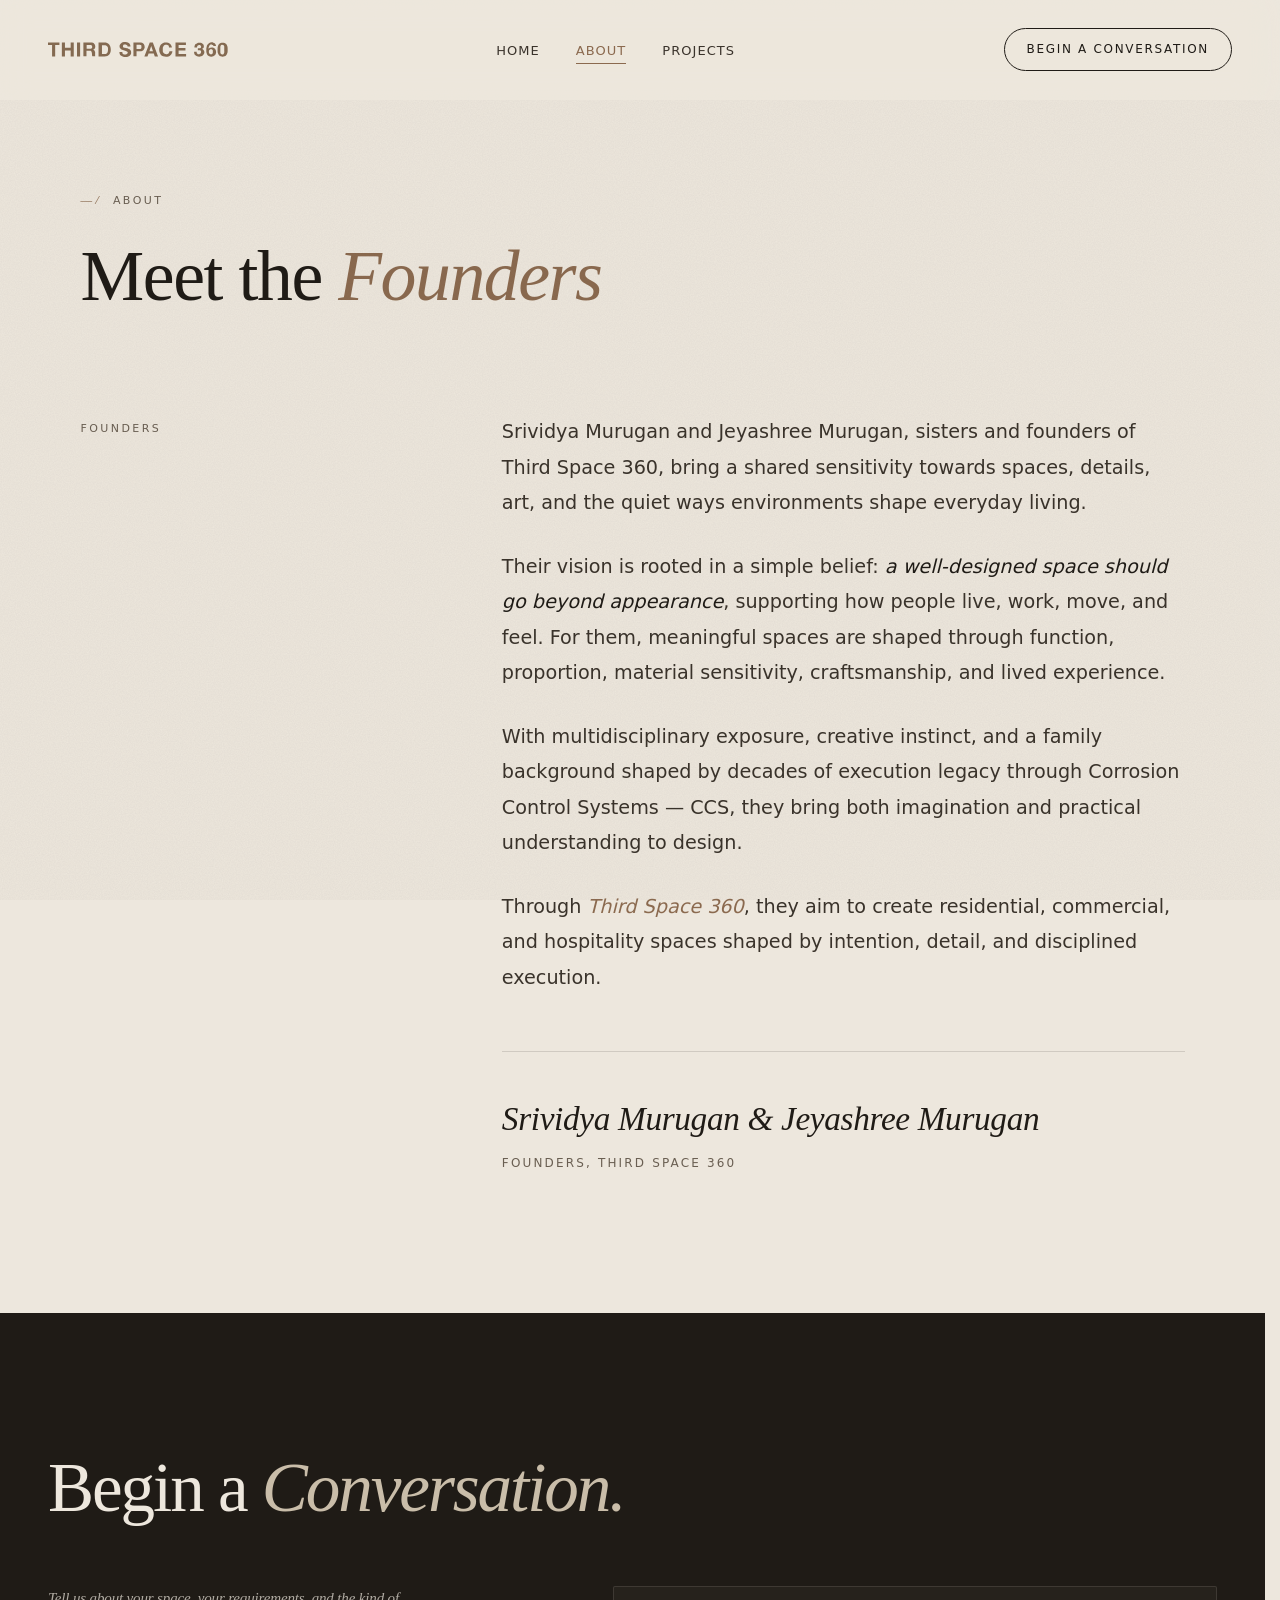
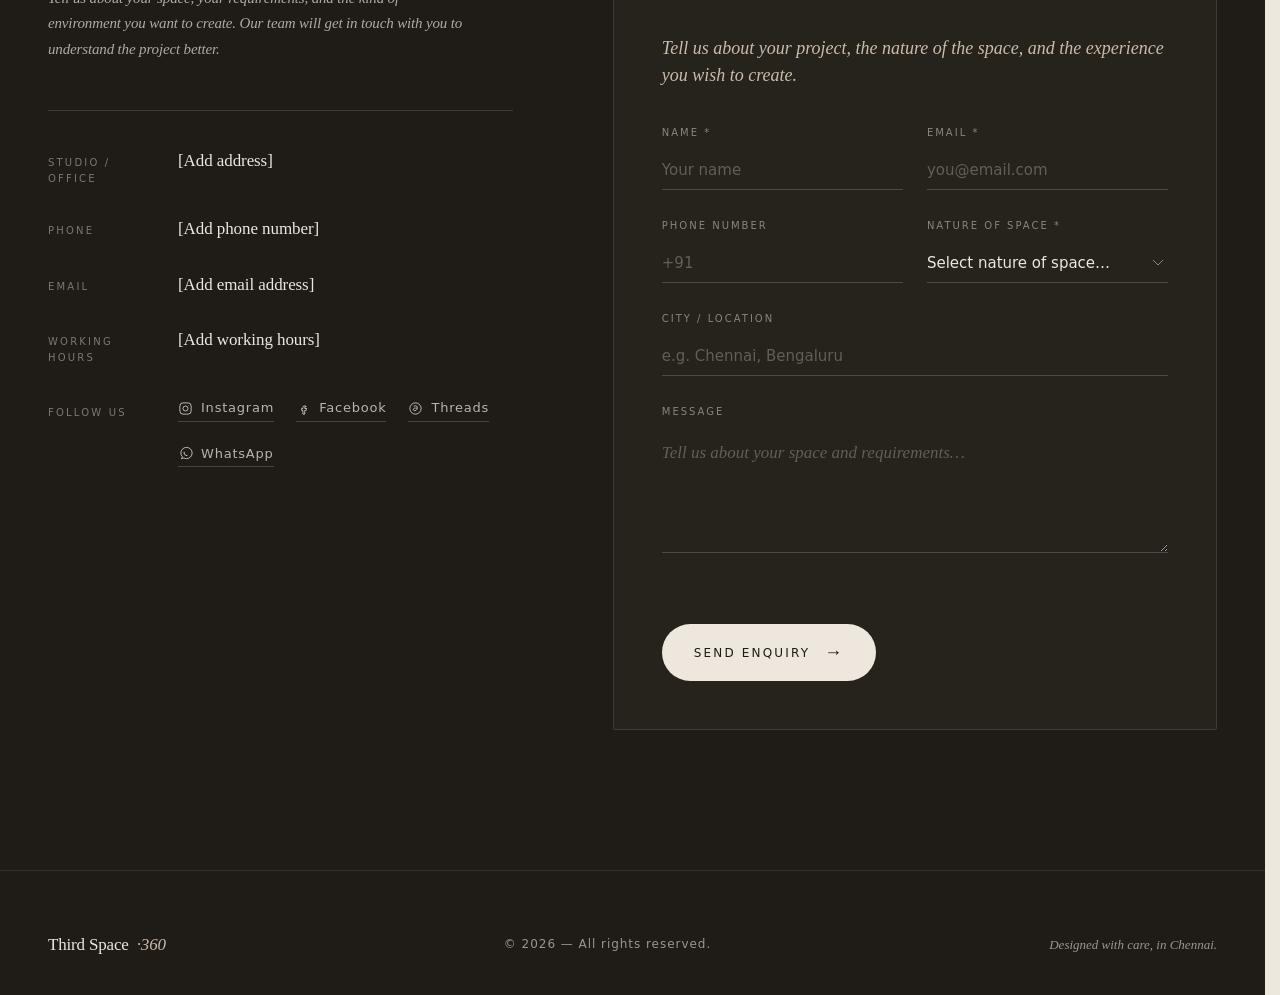
==== commit 3ce2c18b: "Fix: Replace div container with form#enquiry-form tag, field id=space, Turnstile widget, and type=su" ====
--- a/about.html
+++ b/about.html
@@ -664,20 +664,23 @@
       </div>
     </div>
 
-    <div class="enquiry-form reveal delay-2">
+    <form id="enquiry-form" class="enquiry-form reveal delay-2" novalidate autocomplete="off">
       <p class="form-eyebrow">
         Tell us about your project, the nature of the space,
         and the experience you wish to create.
       </p>
 
+      <!-- Honeypot Bot Trap -->
+      <input type="text" name="organization_real" id="organization_real" style="display:none !important;" tabindex="-1" autocomplete="off" />
+
       <div class="field-group">
         <div class="field">
-          <label for="name">Name</label>
-          <input id="name" type="text" placeholder="Your name" />
+          <label for="name">Name *</label>
+          <input id="name" type="text" placeholder="Your name" required />
         </div>
         <div class="field">
-          <label for="email">Email</label>
-          <input id="email" type="email" placeholder="you@email.com" />
+          <label for="email">Email *</label>
+          <input id="email" type="email" placeholder="you@email.com" required />
         </div>
       </div>
 
@@ -687,17 +690,24 @@
           <input id="phone" type="tel" placeholder="+91" />
         </div>
         <div class="field">
-          <label for="service">Type of Service</label>
-          <select id="service">
-            <option>Interior Design</option>
-            <option>Turnkey Execution</option>
-            <option>Design + Build</option>
-            <option>Project Management</option>
-            <option>Bespoke Furniture &amp; Detailing</option>
-            <option>Commercial / Hospitality Interiors</option>
-            <option>Other</option>
+          <label for="space">Nature of Space *</label>
+          <select id="space" required>
+            <option value="" disabled selected>Select nature of space…</option>
+            <option value="Residential">Residential</option>
+            <option value="Commercial">Commercial</option>
+            <option value="Hospitality">Hospitality</option>
+            <option value="Turnkey Execution">Turnkey Execution</option>
+            <option value="Design + Build">Design + Build</option>
+            <option value="Project Management">Project Management</option>
+            <option value="Bespoke Furniture &amp; Detailing">Bespoke Furniture &amp; Detailing</option>
+            <option value="Other">Other</option>
           </select>
         </div>
+      </div>
+
+      <div class="field full">
+        <label for="city">City / Location</label>
+        <input id="city" type="text" placeholder="e.g. Chennai, Bengaluru" />
       </div>
 
       <div class="field full">
@@ -705,10 +715,17 @@
         <textarea id="message" rows="4" placeholder="Tell us about your space and requirements…"></textarea>
       </div>
 
-      <button class="submit-btn" type="button" >
-        Submit <span class="arrow">→</span>
+      <!-- Turnstile CAPTCHA container -->
+      <div class="field-group">
+        <div class="field full" style="margin-bottom: 20px;">
+          <div class="cf-turnstile" data-sitekey="1x00000000000000000000AA" data-theme="dark"></div>
+        </div>
+      </div>
+
+      <button class="submit-btn" type="submit">
+        Send Enquiry <span class="arrow">→</span>
       </button>
-    </div>
+    </form>
   </div>
 </section>
 
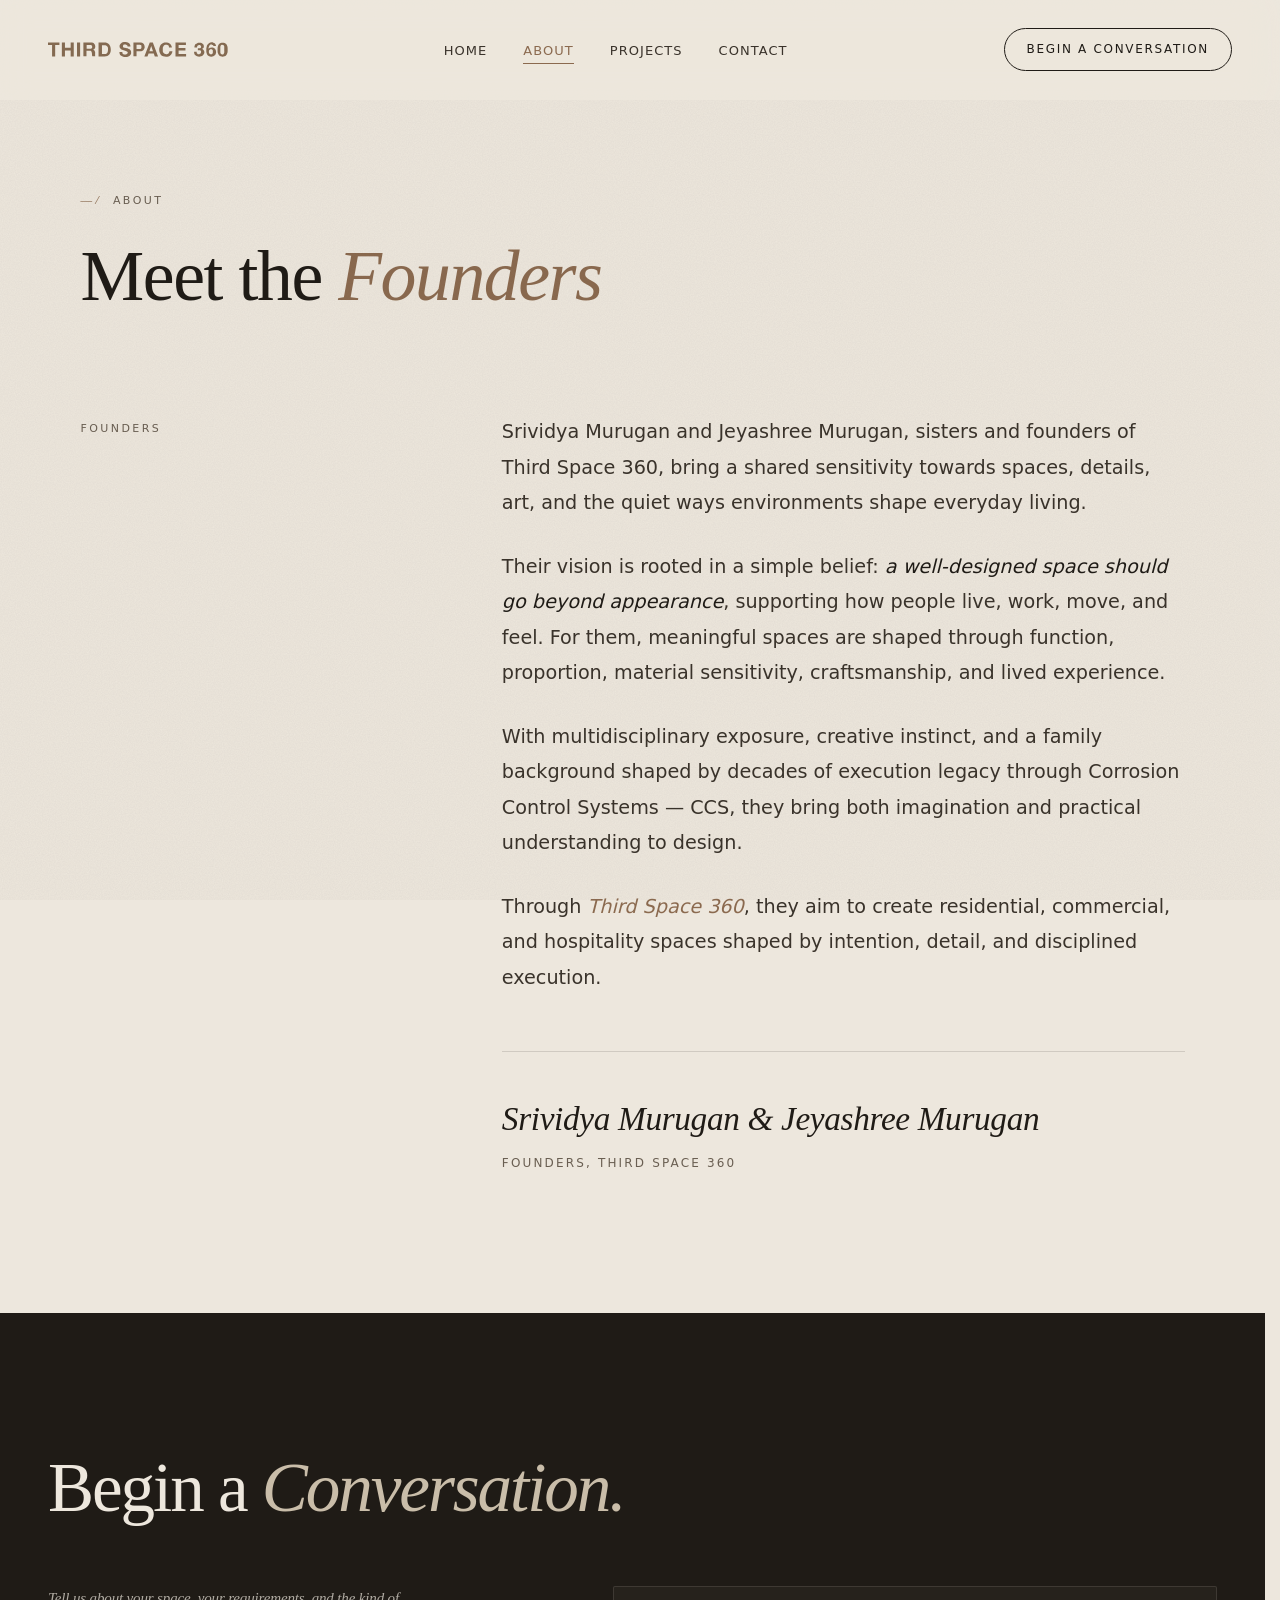
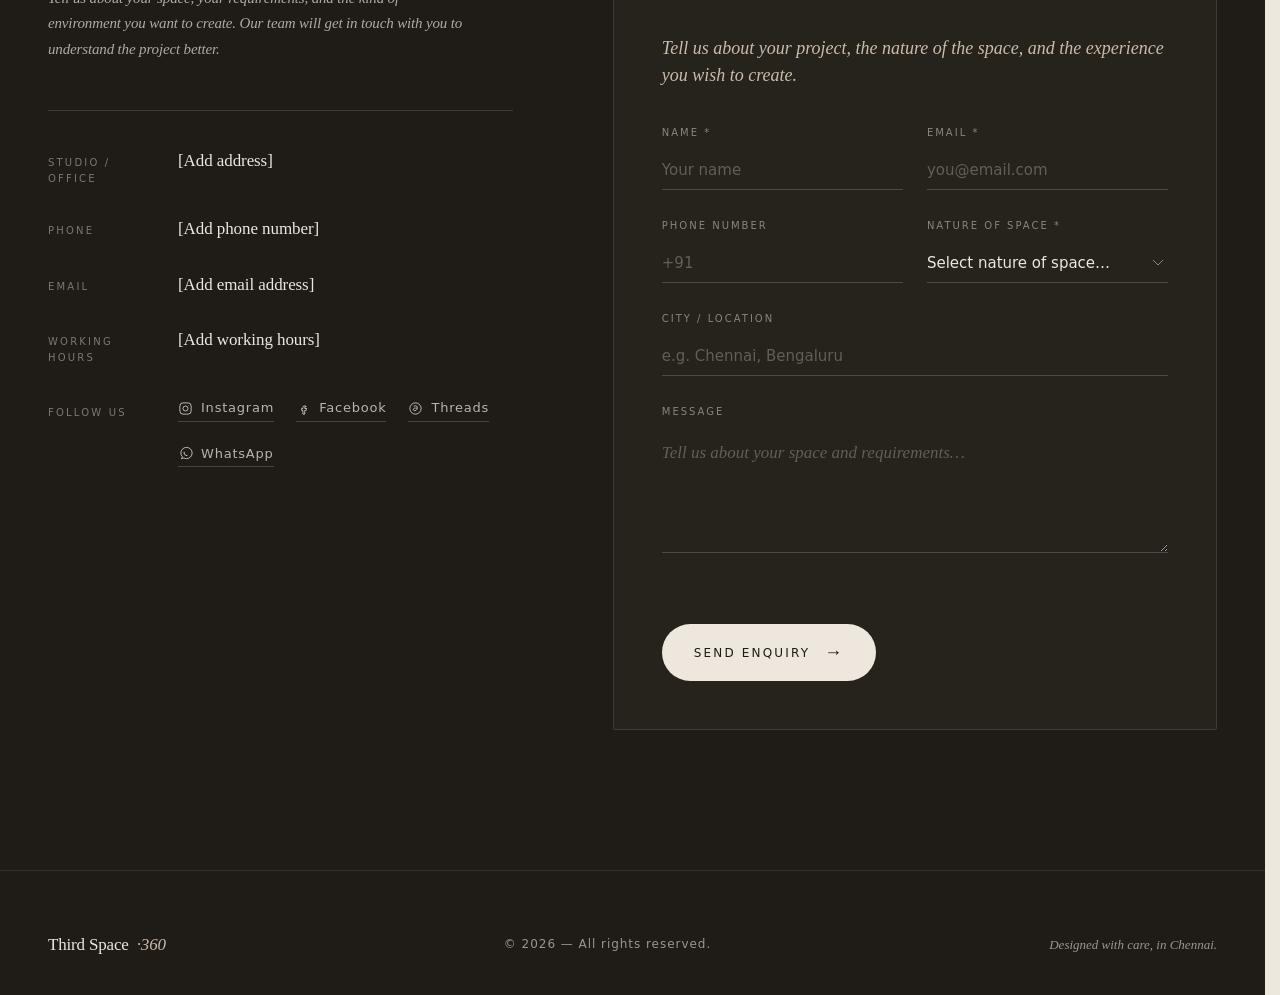
==== commit 7207cf8b: "Feat: Add Contact navigation link to mobile hamburger menu drawer and desktop header across all page" ====
--- a/about.html
+++ b/about.html
@@ -557,8 +557,9 @@
     <li><a href="index.html">Home</a></li>
     <li><a href="about.html" class="active">About</a></li>
     <li><a href="projects.html">Projects</a></li>
+    <li><a href="index.html#contact">Contact</a></li>
   </ul>
-  <a href="#contact" class="nav-cta">Begin a Conversation</a>
+  <a href="index.html#contact" class="nav-cta">Begin a Conversation</a>
   <button class="menu-toggle" aria-label="Open menu">
     <span></span><span></span><span></span>
   </button>
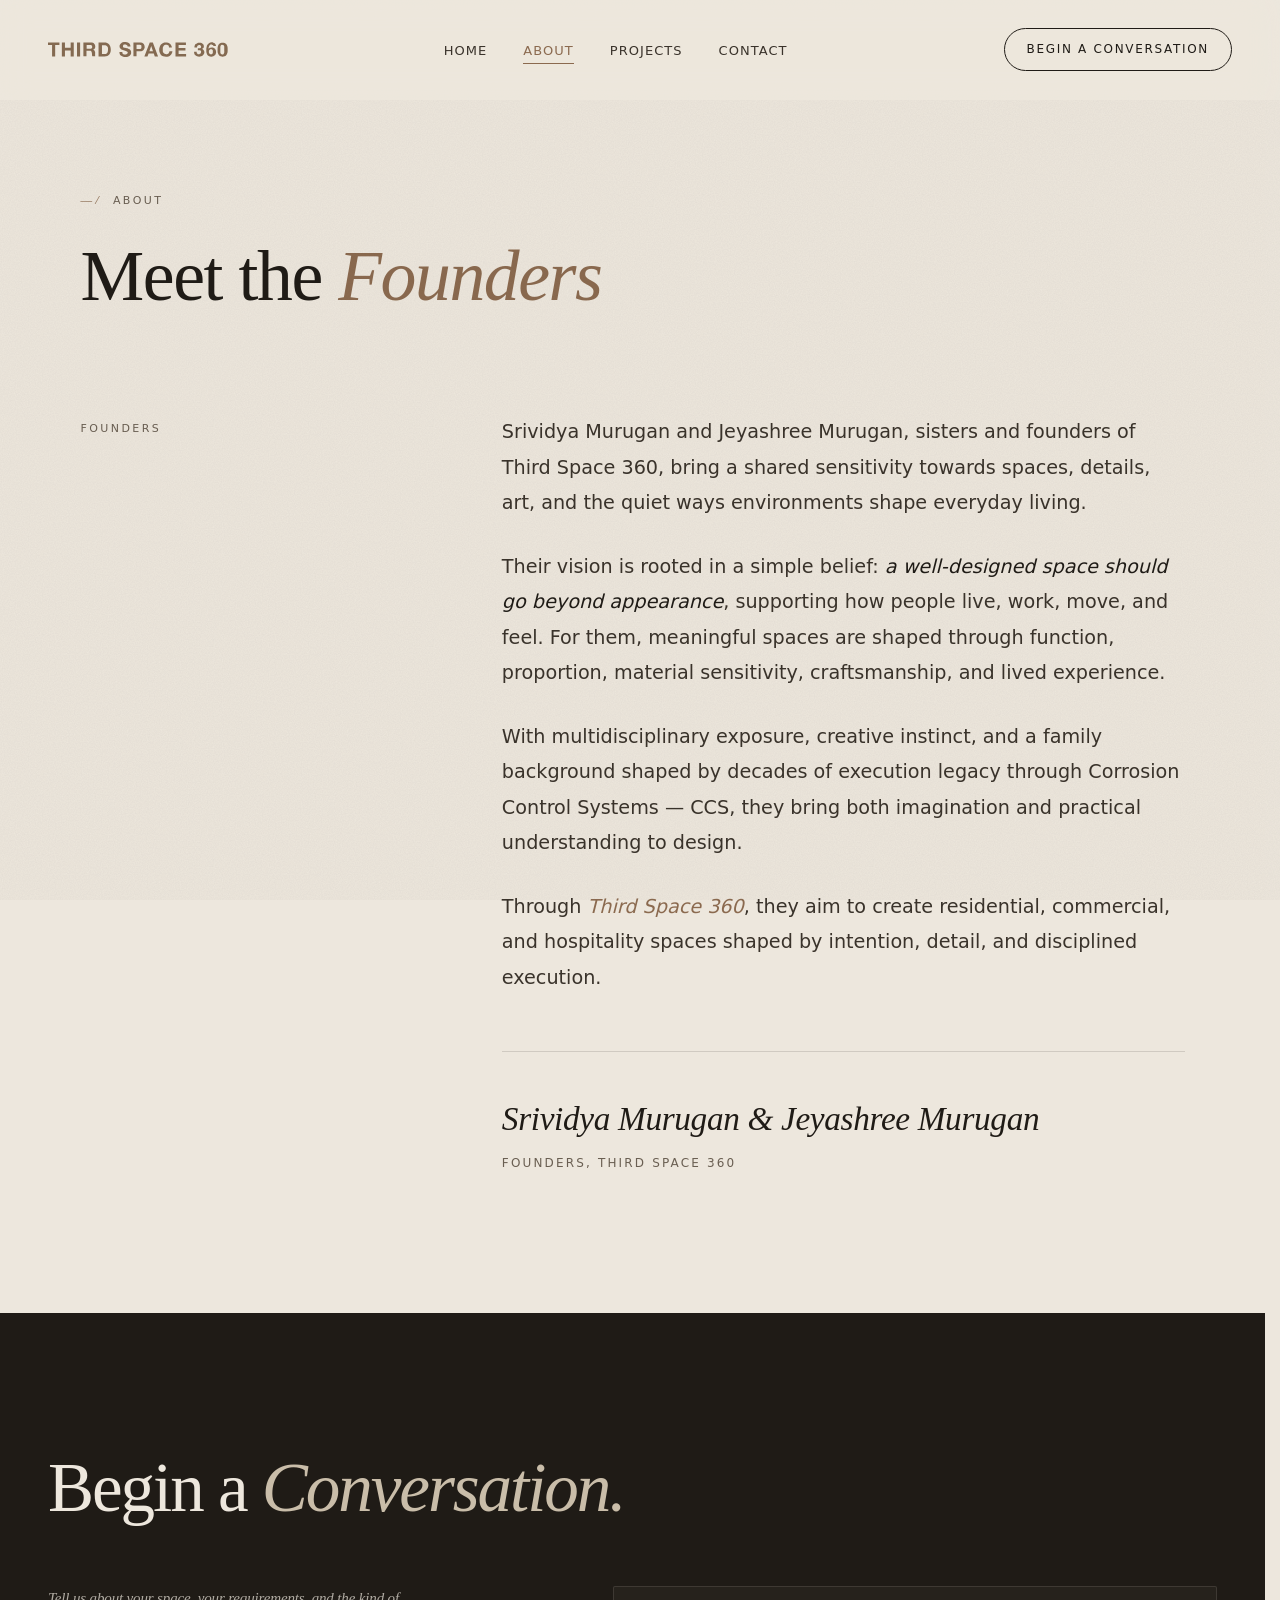
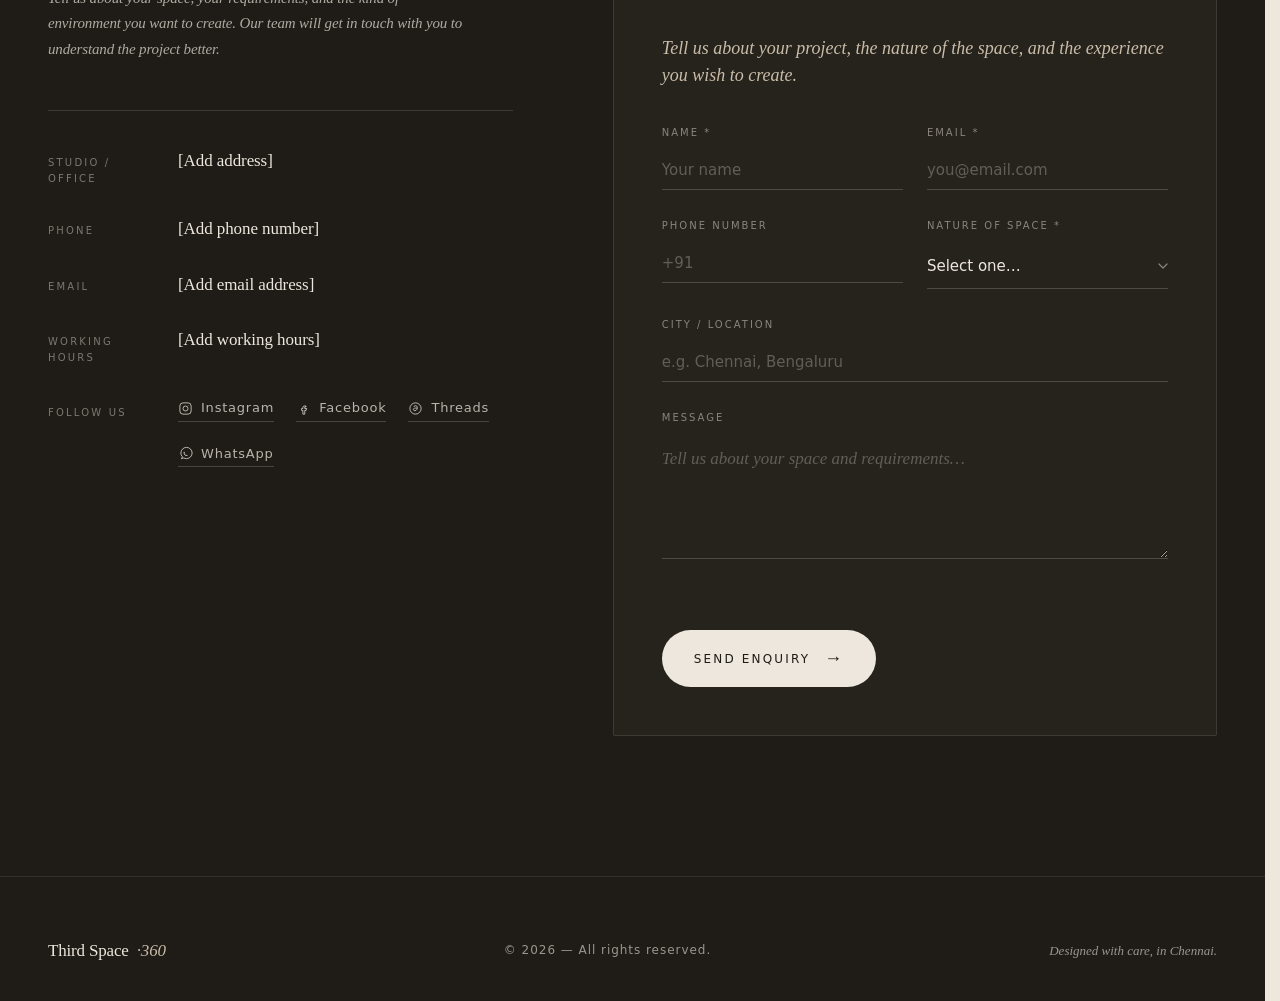
==== commit 946e8aed: "Feat: Replace native browser select menu with themed custom dropdown component (#custom-space-select" ====
--- a/about.html
+++ b/about.html
@@ -692,7 +692,7 @@
         </div>
         <div class="field">
           <label for="space">Nature of Space *</label>
-          <select id="space" required>
+          <select id="space" name="space" required style="display:none !important;">
             <option value="" disabled selected>Select nature of space…</option>
             <option value="Residential">Residential</option>
             <option value="Commercial">Commercial</option>
@@ -703,6 +703,26 @@
             <option value="Bespoke Furniture &amp; Detailing">Bespoke Furniture &amp; Detailing</option>
             <option value="Other">Other</option>
           </select>
+
+          <!-- Custom Themed Select Dropdown -->
+          <div class="custom-select" id="custom-space-select" role="combobox" aria-haspopup="listbox" aria-expanded="false" tabindex="0">
+            <div class="custom-select-trigger">
+              <span>Select nature of space…</span>
+              <svg class="chevron" width="10" height="6" viewBox="0 0 10 6" fill="none" xmlns="http://www.w3.org/2000/svg">
+                <path d="M1 1L5 5L9 1" stroke="currentColor" stroke-width="1.2" stroke-linecap="round" stroke-linejoin="round"/>
+              </svg>
+            </div>
+            <div class="custom-options" role="listbox">
+              <div class="custom-option" data-value="Residential" role="option">Residential</div>
+              <div class="custom-option" data-value="Commercial" role="option">Commercial</div>
+              <div class="custom-option" data-value="Hospitality" role="option">Hospitality</div>
+              <div class="custom-option" data-value="Turnkey Execution" role="option">Turnkey Execution</div>
+              <div class="custom-option" data-value="Design + Build" role="option">Design + Build</div>
+              <div class="custom-option" data-value="Project Management" role="option">Project Management</div>
+              <div class="custom-option" data-value="Bespoke Furniture &amp; Detailing" role="option">Bespoke Furniture &amp; Detailing</div>
+              <div class="custom-option" data-value="Other" role="option">Other</div>
+            </div>
+          </div>
         </div>
       </div>
 
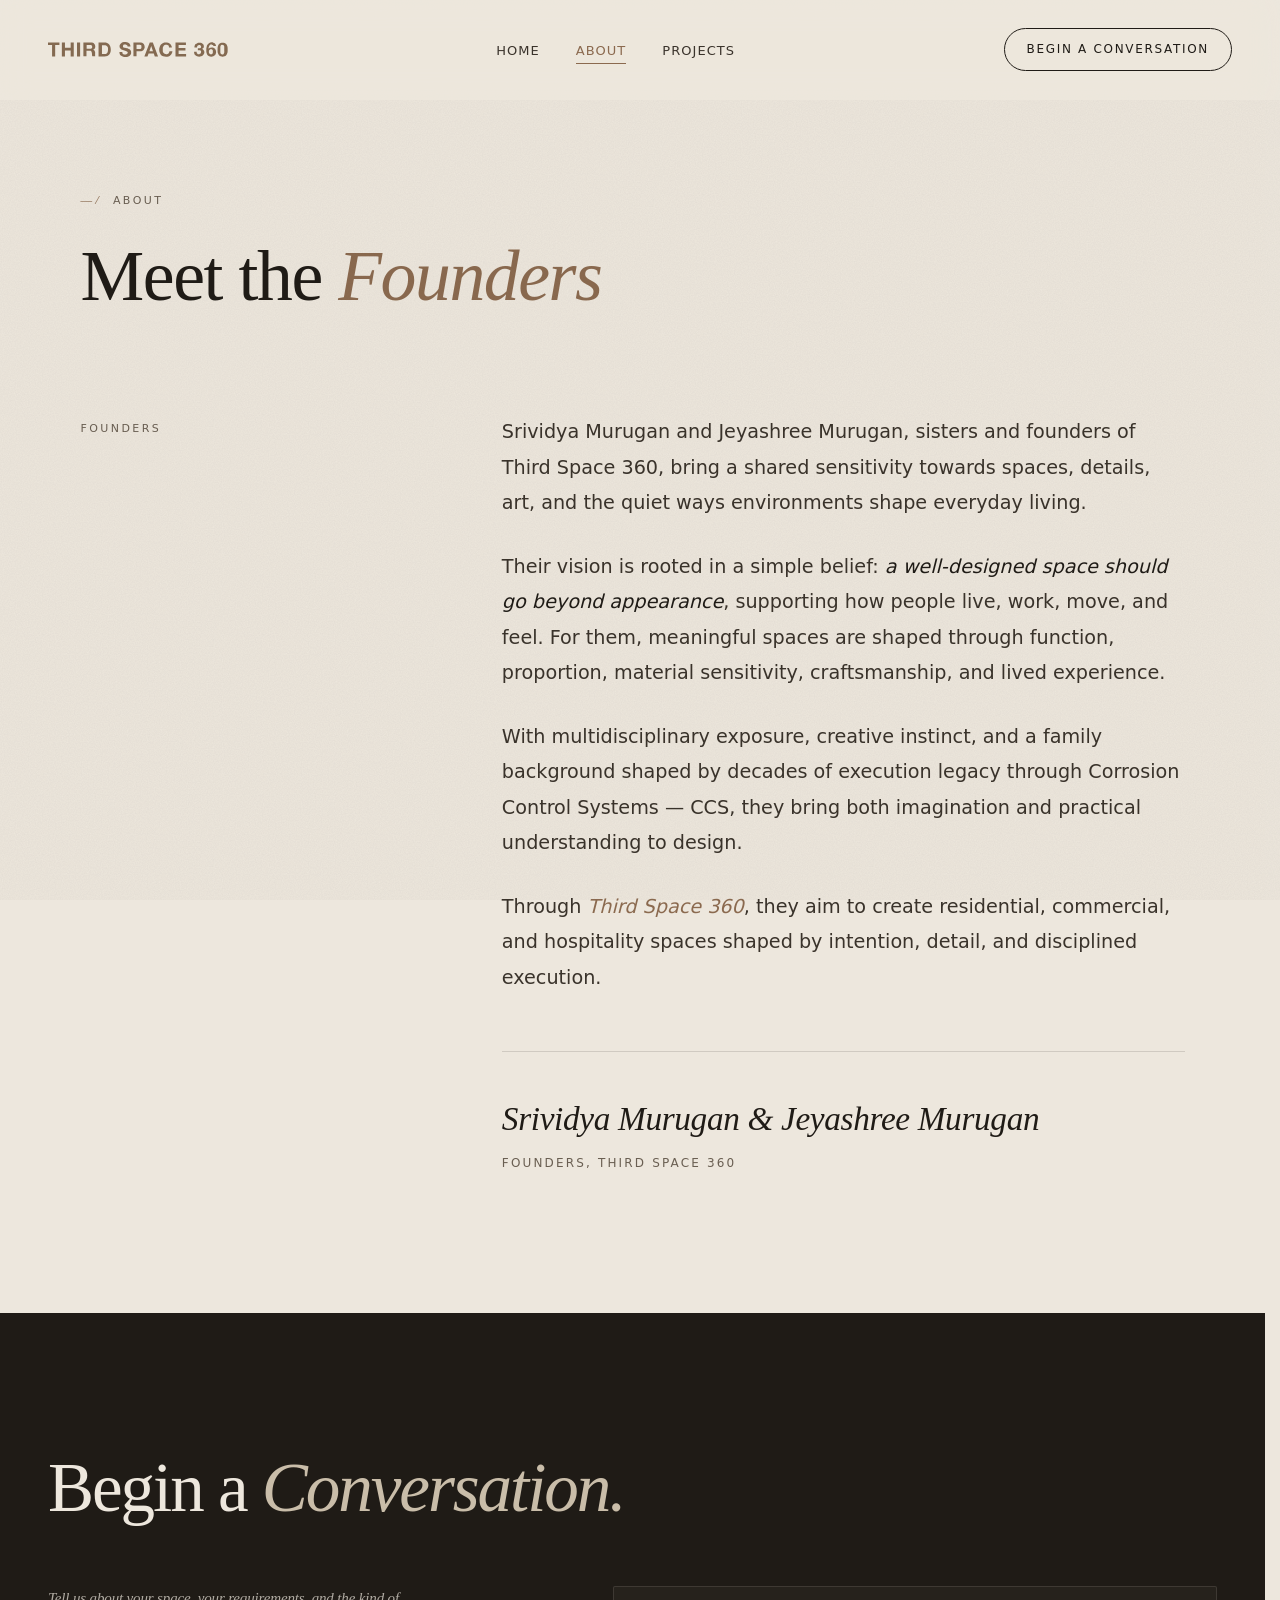
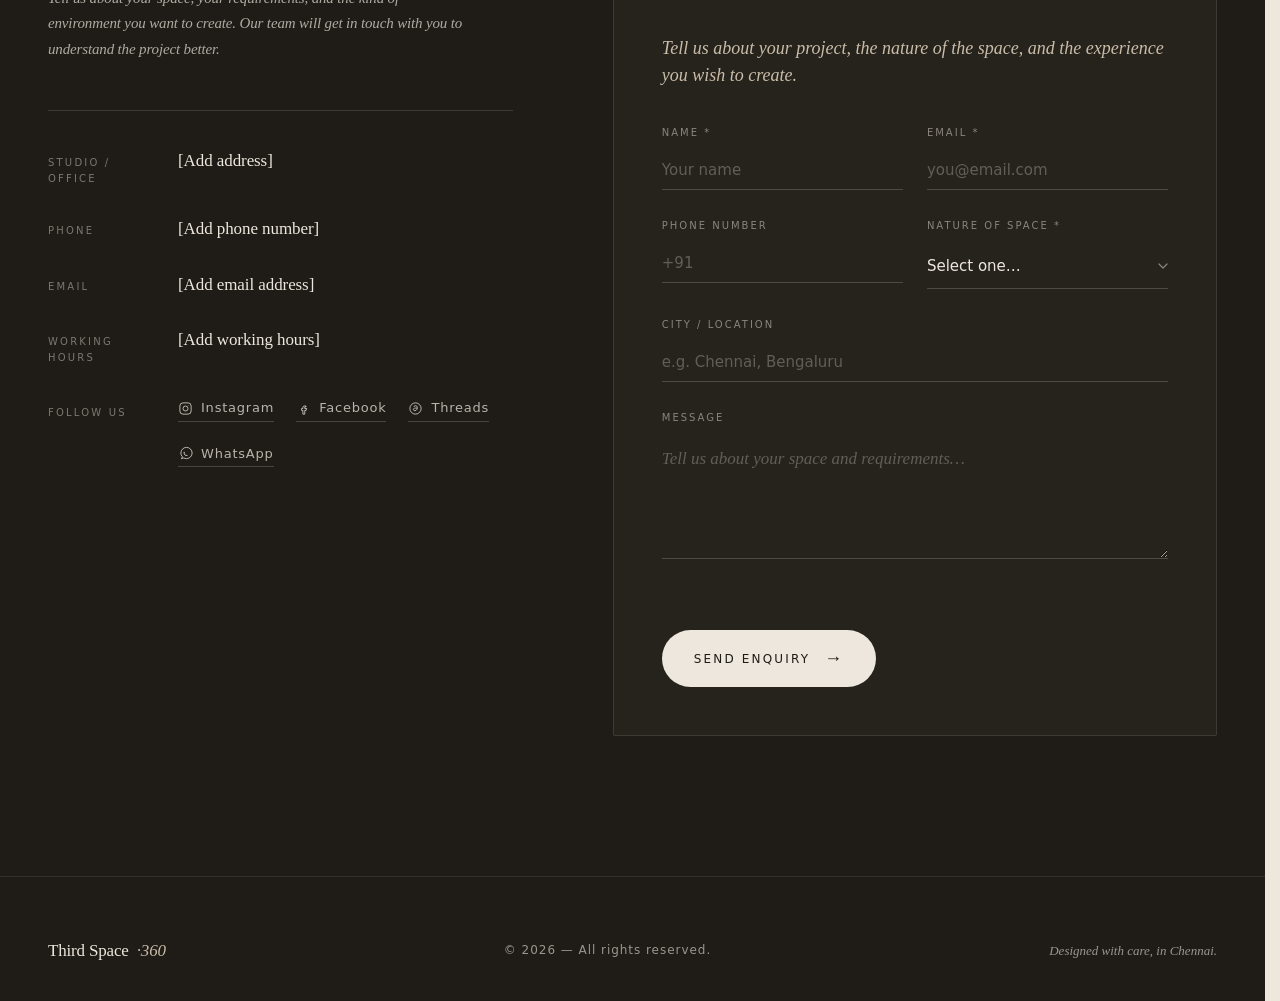
==== commit 84e81dcf: "Refactor: Remove Contact link and set Begin a Conversation as desktop and mobile hamburger drawer CT" ====
--- a/about.html
+++ b/about.html
@@ -553,13 +553,13 @@
       <path fill="#846a51" d="M104.2,2.6c.2-.5.4-1,.7-1.3.3-.3.6-.6,1-.7s.8-.2,1.2-.2.8,0,1.2.2.7.4,1,.7.5.8.7,1.3c.2.6.2,1.2.2,2.1s0,1.5-.2,2.1-.4,1-.7,1.3c-.3.3-.6.6-1,.7s-.8.2-1.2.2-.8,0-1.2-.2-.7-.4-1-.7-.5-.8-.7-1.3-.2-1.3-.2-2.1,0-1.5.2-2.1ZM105.7,5.5c0,.3,0,.7,0,1,0,.3.2.6.4.8s.4.3.8.3.6,0,.8-.3c.2-.2.3-.5.4-.8s0-.6,0-1v-2c0-.2,0-.4,0-.6,0-.2,0-.4-.2-.6s-.2-.3-.4-.4c-.2,0-.4-.2-.6-.2s-.4,0-.6.2c-.2.1-.3.2-.4.4,0,.2-.2.4-.2.6s0,.4,0,.6v2h0Z"/>
     </svg>
   </a>
-  <ul class="nav-links">
+    <ul class="nav-links">
     <li><a href="index.html">Home</a></li>
     <li><a href="about.html" class="active">About</a></li>
     <li><a href="projects.html">Projects</a></li>
-    <li><a href="index.html#contact">Contact</a></li>
+    <li class="mobile-cta-item"><a href="index.html#contact" class="nav-cta">Begin a Conversation</a></li>
   </ul>
-  <a href="index.html#contact" class="nav-cta">Begin a Conversation</a>
+  <a href="index.html#contact" class="nav-cta desktop-cta">Begin a Conversation</a>
   <button class="menu-toggle" aria-label="Open menu">
     <span></span><span></span><span></span>
   </button>
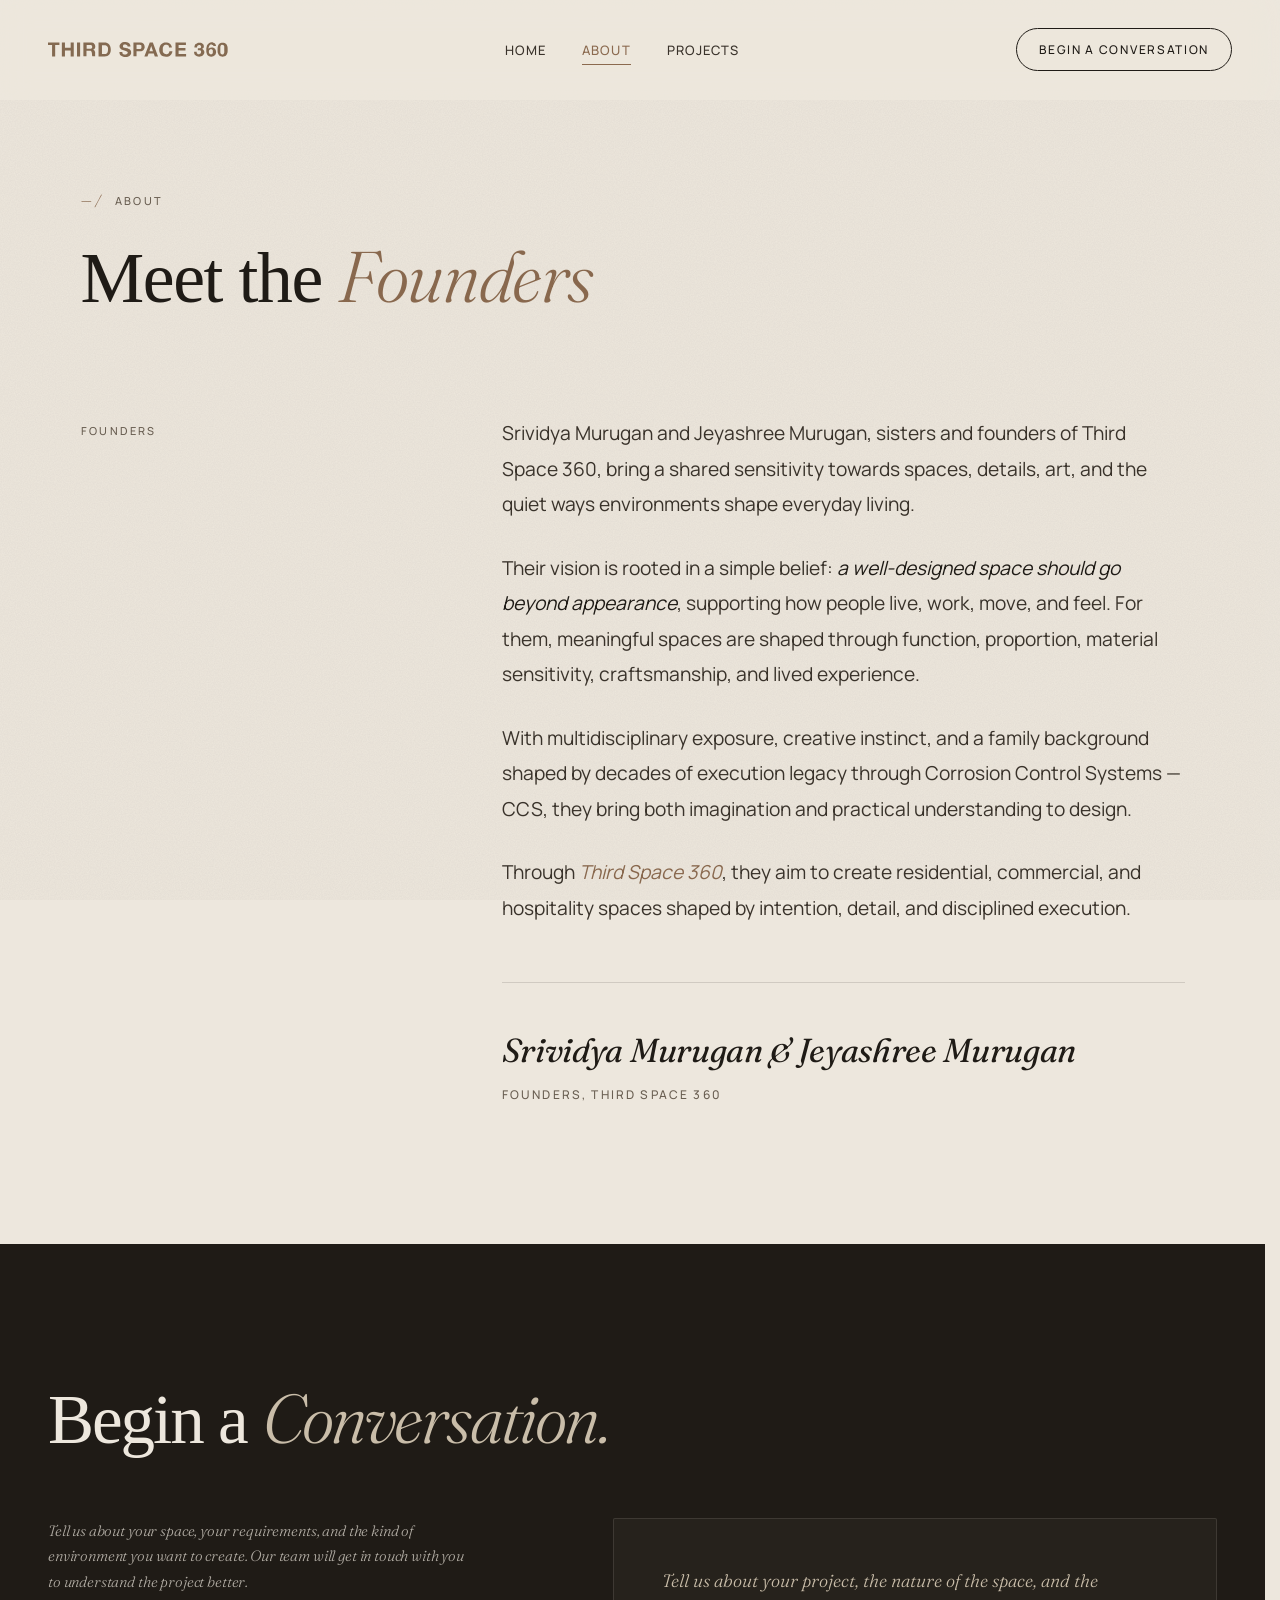
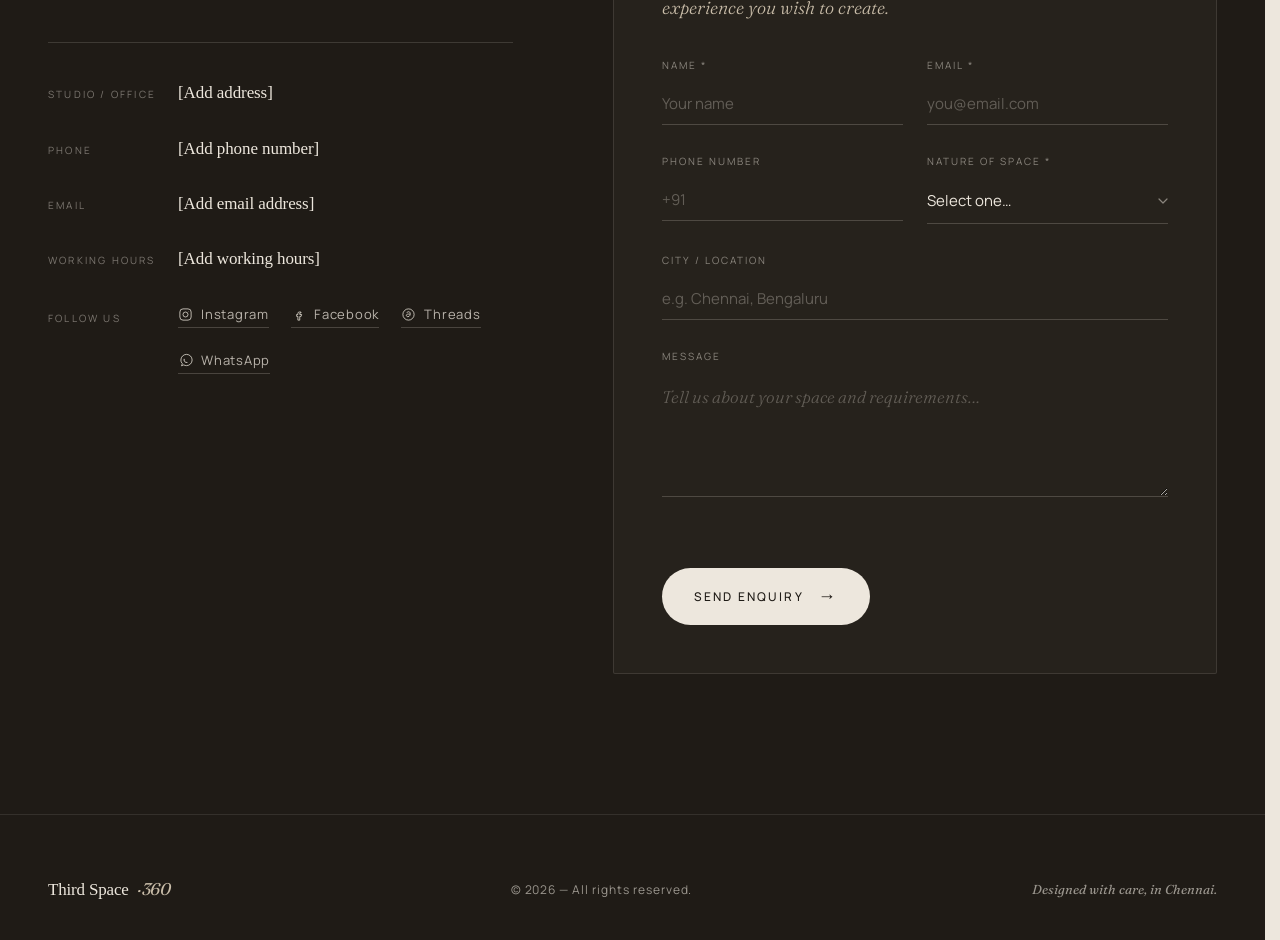
==== commit d6e95f3d: "Feat: Implement production hybrid font strategy (Google Fonts Variable CDN preconnect + self-hosted " ====
--- a/about.html
+++ b/about.html
@@ -2,7 +2,13 @@
 <html lang="en">
 <head>
 <link rel="preconnect" href="https://api.resend.com">
+<!-- Productionized Font Strategy: Google Fonts Variable CDN + Self-Hosted Edge Fallback -->
+<link rel="preconnect" href="https://fonts.googleapis.com">
+<link rel="preconnect" href="https://fonts.gstatic.com" crossorigin>
+<link href="https://fonts.googleapis.com/css2?family=Fraunces:ital,opsz,wght@0,9..144,300;0,9..144,400;0,9..144,500;1,9..144,300;1,9..144,400&family=Manrope:wght@300;400;500;600&display=swap" rel="stylesheet">
 <link rel="stylesheet" href="css/fonts.css" />
+<!-- Google Fonts -->
+
 
 <meta charset="UTF-8" />
 <meta name="viewport" content="width=device-width, initial-scale=1.0" />
@@ -513,7 +519,8 @@
 </style>
 
 <!-- Modular Stylesheets -->
-<link rel="stylesheet" href="css/fonts.css" />
+<!-- Google Fonts -->
+
 <link rel="stylesheet" href="css/tokens.css" />
 <link rel="stylesheet" href="css/reset.css" />
 <link rel="stylesheet" href="css/typography.css" />
--- a/css/fonts.css
+++ b/css/fonts.css
@@ -1,73 +1,25 @@
-/* Local Self-Hosted Fonts */
+/* Local Self-Hosted Variable Fonts — Identical to Google Fonts Variable API */
 
 @font-face {
   font-family: 'Fraunces';
   font-style: italic;
-  font-weight: 300;
+  font-weight: 300 500;
   font-display: swap;
-  src: url('../assets/fonts/fraunces-300-italic.woff2') format('woff2');
-}
-
-@font-face {
-  font-family: 'Fraunces';
-  font-style: italic;
-  font-weight: 400;
-  font-display: swap;
-  src: url('../assets/fonts/fraunces-400-italic.woff2') format('woff2');
+  src: url('../assets/fonts/fraunces-italic-300.woff2') format('woff2');
 }
 
 @font-face {
   font-family: 'Fraunces';
   font-style: normal;
-  font-weight: 300;
+  font-weight: 300 500;
   font-display: swap;
-  src: url('../assets/fonts/fraunces-300-normal.woff2') format('woff2');
-}
-
-@font-face {
-  font-family: 'Fraunces';
-  font-style: normal;
-  font-weight: 400;
-  font-display: swap;
-  src: url('../assets/fonts/fraunces-400-normal.woff2') format('woff2');
-}
-
-@font-face {
-  font-family: 'Fraunces';
-  font-style: normal;
-  font-weight: 500;
-  font-display: swap;
-  src: url('../assets/fonts/fraunces-500-normal.woff2') format('woff2');
+  src: url('../assets/fonts/fraunces-normal-300.woff2') format('woff2');
 }
 
 @font-face {
   font-family: 'Manrope';
   font-style: normal;
-  font-weight: 300;
+  font-weight: 300 600;
   font-display: swap;
-  src: url('../assets/fonts/manrope-300-normal.woff2') format('woff2');
+  src: url('../assets/fonts/manrope-normal-300.woff2') format('woff2');
 }
-
-@font-face {
-  font-family: 'Manrope';
-  font-style: normal;
-  font-weight: 400;
-  font-display: swap;
-  src: url('../assets/fonts/manrope-400-normal.woff2') format('woff2');
-}
-
-@font-face {
-  font-family: 'Manrope';
-  font-style: normal;
-  font-weight: 500;
-  font-display: swap;
-  src: url('../assets/fonts/manrope-500-normal.woff2') format('woff2');
-}
-
-@font-face {
-  font-family: 'Manrope';
-  font-style: normal;
-  font-weight: 600;
-  font-display: swap;
-  src: url('../assets/fonts/manrope-600-normal.woff2') format('woff2');
-}
--- a/css/tokens.css
+++ b/css/tokens.css
@@ -15,4 +15,5 @@
   --body: 'Manrope', system-ui, sans-serif;
 
   --easing: cubic-bezier(0.22, 1, 0.36, 1);
+  font-optical-sizing: auto;
 }
--- a/css/components/process.css
+++ b/css/components/process.css
@@ -52,6 +52,7 @@
   line-height: 1.05;
   letter-spacing: -0.02em;
   color: var(--ink);
+  margin: 0;
 }
 .stage-name .italic-word { font-style: italic; color: var(--clay); }
 
@@ -60,4 +61,7 @@
   line-height: 1.7;
   color: var(--ink-soft);
   max-width: 560px;
+  margin: 0;
+  padding: 0 !important;
+  text-indent: 0 !important;
 }
--- a/css/responsive.css
+++ b/css/responsive.css
@@ -120,8 +120,8 @@
     padding: 40px 0;
   }
   .stage-desc {
-    grid-column: 1 / -1;
-    padding-left: 108px;
+    padding-left: 0 !important;
+    margin: 0;
   }
 }
 
@@ -187,7 +187,10 @@
     gap: 20px;
   }
   .stage-num { font-size: 40px; }
-  .stage-desc { padding-left: 80px; }
+  .stage-desc {
+    padding-left: 0 !important;
+    margin: 0;
+  }
   
   .field-group { grid-template-columns: 1fr; gap: 0; }
   .enquiry-form { padding: 28px 22px; }
@@ -212,7 +215,10 @@
     padding: 24px 0;
   }
   .stage-num { font-size: 32px; }
-  .stage-desc { padding-left: 66px; }
+  .stage-desc {
+    padding-left: 0 !important;
+    margin: 0;
+  }
   
   .enquiry-form { padding: 20px 16px; }
   .contact-detail { grid-template-columns: 80px 1fr; gap: 12px; }
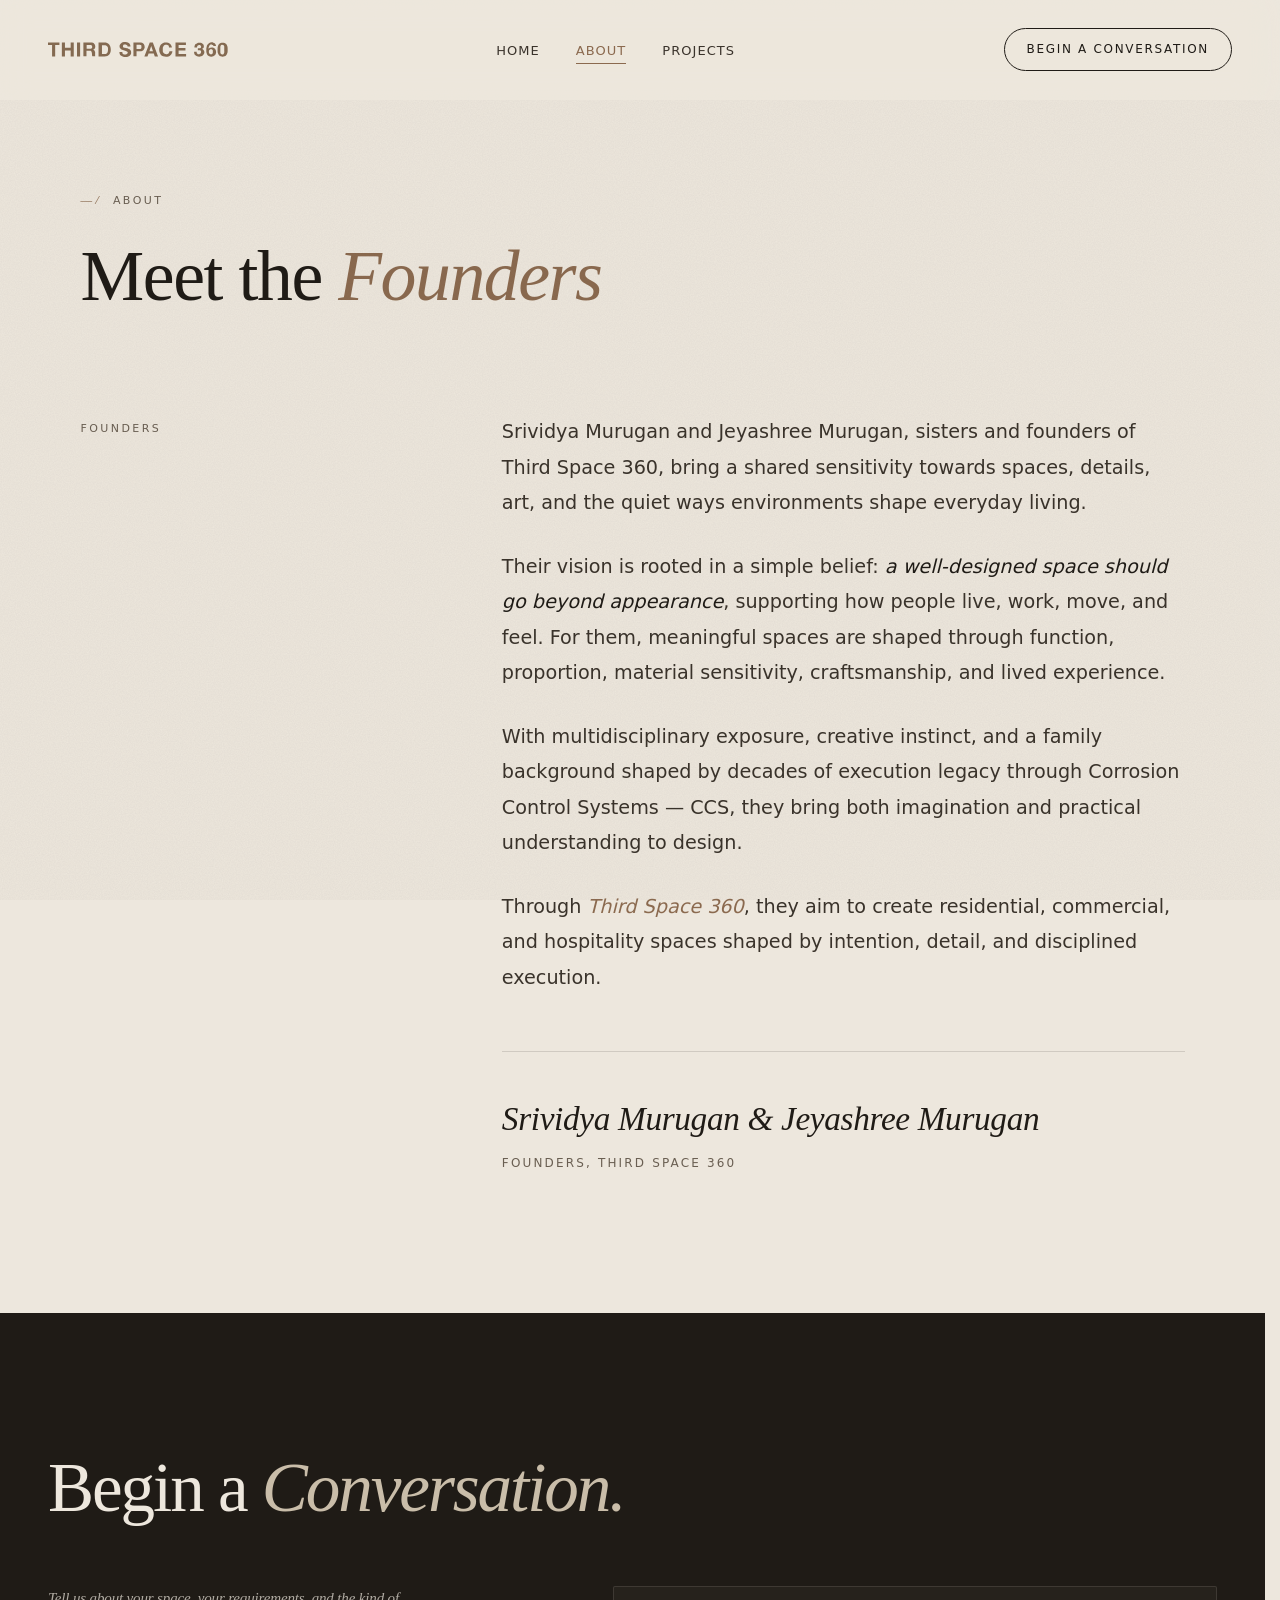
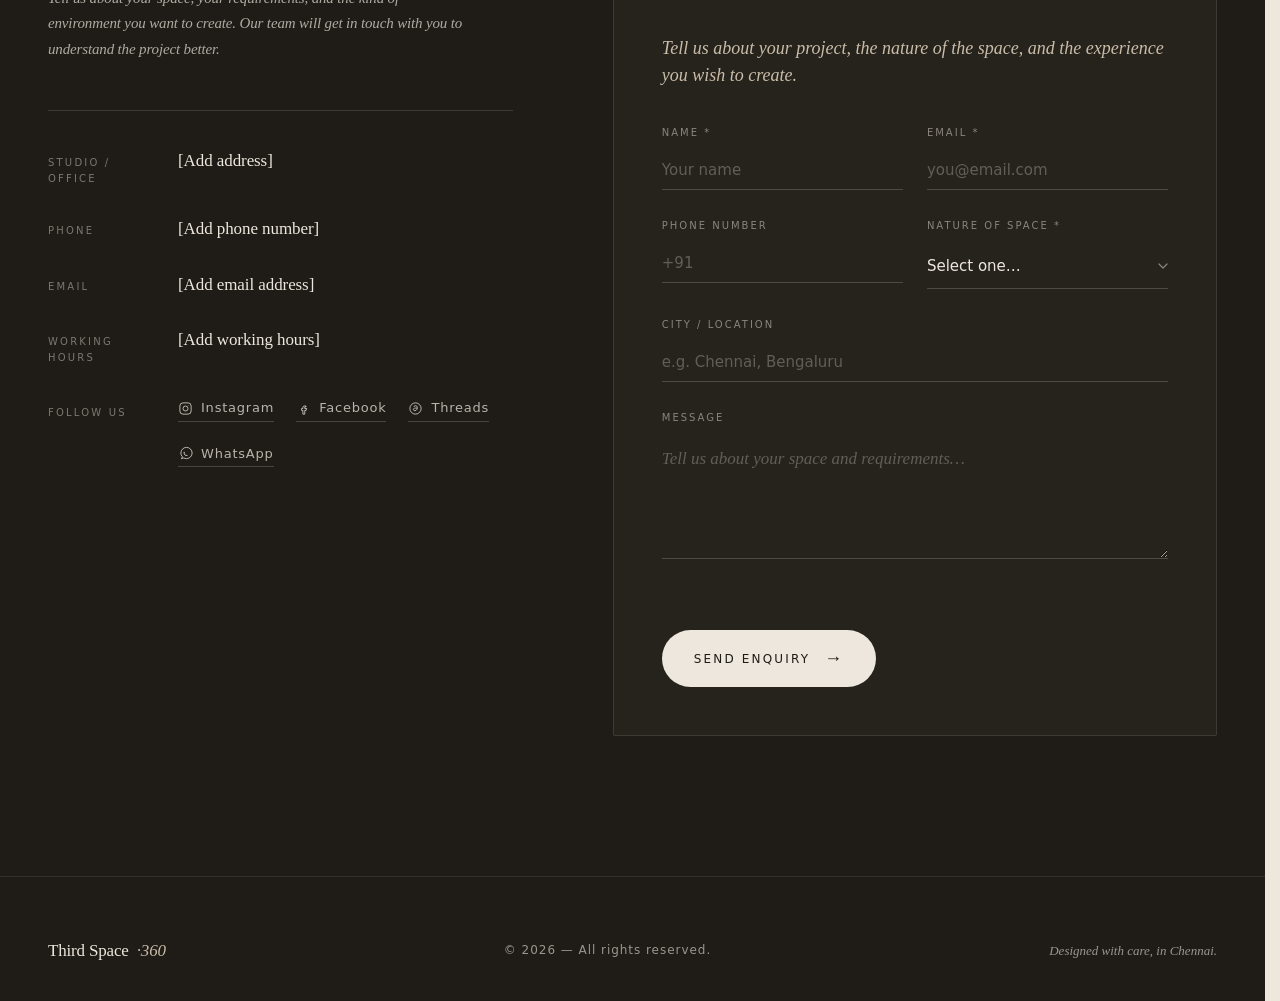
==== commit 7975c90f: "Revert: Revert commit d6e95f3 font strategy changes" ====
--- a/about.html
+++ b/about.html
@@ -2,13 +2,7 @@
 <html lang="en">
 <head>
 <link rel="preconnect" href="https://api.resend.com">
-<!-- Productionized Font Strategy: Google Fonts Variable CDN + Self-Hosted Edge Fallback -->
-<link rel="preconnect" href="https://fonts.googleapis.com">
-<link rel="preconnect" href="https://fonts.gstatic.com" crossorigin>
-<link href="https://fonts.googleapis.com/css2?family=Fraunces:ital,opsz,wght@0,9..144,300;0,9..144,400;0,9..144,500;1,9..144,300;1,9..144,400&family=Manrope:wght@300;400;500;600&display=swap" rel="stylesheet">
 <link rel="stylesheet" href="css/fonts.css" />
-<!-- Google Fonts -->
-
 
 <meta charset="UTF-8" />
 <meta name="viewport" content="width=device-width, initial-scale=1.0" />
@@ -519,8 +513,7 @@
 </style>
 
 <!-- Modular Stylesheets -->
-<!-- Google Fonts -->
-
+<link rel="stylesheet" href="css/fonts.css" />
 <link rel="stylesheet" href="css/tokens.css" />
 <link rel="stylesheet" href="css/reset.css" />
 <link rel="stylesheet" href="css/typography.css" />
--- a/css/fonts.css
+++ b/css/fonts.css
@@ -1,25 +1,73 @@
-/* Local Self-Hosted Variable Fonts — Identical to Google Fonts Variable API */
+/* Local Self-Hosted Fonts */
 
 @font-face {
   font-family: 'Fraunces';
   font-style: italic;
-  font-weight: 300 500;
+  font-weight: 300;
   font-display: swap;
-  src: url('../assets/fonts/fraunces-italic-300.woff2') format('woff2');
+  src: url('../assets/fonts/fraunces-300-italic.woff2') format('woff2');
+}
+
+@font-face {
+  font-family: 'Fraunces';
+  font-style: italic;
+  font-weight: 400;
+  font-display: swap;
+  src: url('../assets/fonts/fraunces-400-italic.woff2') format('woff2');
 }
 
 @font-face {
   font-family: 'Fraunces';
   font-style: normal;
-  font-weight: 300 500;
+  font-weight: 300;
   font-display: swap;
-  src: url('../assets/fonts/fraunces-normal-300.woff2') format('woff2');
+  src: url('../assets/fonts/fraunces-300-normal.woff2') format('woff2');
+}
+
+@font-face {
+  font-family: 'Fraunces';
+  font-style: normal;
+  font-weight: 400;
+  font-display: swap;
+  src: url('../assets/fonts/fraunces-400-normal.woff2') format('woff2');
+}
+
+@font-face {
+  font-family: 'Fraunces';
+  font-style: normal;
+  font-weight: 500;
+  font-display: swap;
+  src: url('../assets/fonts/fraunces-500-normal.woff2') format('woff2');
 }
 
 @font-face {
   font-family: 'Manrope';
   font-style: normal;
-  font-weight: 300 600;
+  font-weight: 300;
   font-display: swap;
-  src: url('../assets/fonts/manrope-normal-300.woff2') format('woff2');
+  src: url('../assets/fonts/manrope-300-normal.woff2') format('woff2');
 }
+
+@font-face {
+  font-family: 'Manrope';
+  font-style: normal;
+  font-weight: 400;
+  font-display: swap;
+  src: url('../assets/fonts/manrope-400-normal.woff2') format('woff2');
+}
+
+@font-face {
+  font-family: 'Manrope';
+  font-style: normal;
+  font-weight: 500;
+  font-display: swap;
+  src: url('../assets/fonts/manrope-500-normal.woff2') format('woff2');
+}
+
+@font-face {
+  font-family: 'Manrope';
+  font-style: normal;
+  font-weight: 600;
+  font-display: swap;
+  src: url('../assets/fonts/manrope-600-normal.woff2') format('woff2');
+}
--- a/css/fonts.css
+++ b/css/fonts.css
@@ -1,25 +1,73 @@
-/* Local Self-Hosted Variable Fonts — Identical to Google Fonts Variable API */
+/* Local Self-Hosted Fonts */
 
 @font-face {
   font-family: 'Fraunces';
   font-style: italic;
-  font-weight: 300 500;
+  font-weight: 300;
   font-display: swap;
-  src: url('../assets/fonts/fraunces-italic-300.woff2') format('woff2');
+  src: url('../assets/fonts/fraunces-300-italic.woff2') format('woff2');
+}
+
+@font-face {
+  font-family: 'Fraunces';
+  font-style: italic;
+  font-weight: 400;
+  font-display: swap;
+  src: url('../assets/fonts/fraunces-400-italic.woff2') format('woff2');
 }
 
 @font-face {
   font-family: 'Fraunces';
   font-style: normal;
-  font-weight: 300 500;
+  font-weight: 300;
   font-display: swap;
-  src: url('../assets/fonts/fraunces-normal-300.woff2') format('woff2');
+  src: url('../assets/fonts/fraunces-300-normal.woff2') format('woff2');
+}
+
+@font-face {
+  font-family: 'Fraunces';
+  font-style: normal;
+  font-weight: 400;
+  font-display: swap;
+  src: url('../assets/fonts/fraunces-400-normal.woff2') format('woff2');
+}
+
+@font-face {
+  font-family: 'Fraunces';
+  font-style: normal;
+  font-weight: 500;
+  font-display: swap;
+  src: url('../assets/fonts/fraunces-500-normal.woff2') format('woff2');
 }
 
 @font-face {
   font-family: 'Manrope';
   font-style: normal;
-  font-weight: 300 600;
+  font-weight: 300;
   font-display: swap;
-  src: url('../assets/fonts/manrope-normal-300.woff2') format('woff2');
+  src: url('../assets/fonts/manrope-300-normal.woff2') format('woff2');
 }
+
+@font-face {
+  font-family: 'Manrope';
+  font-style: normal;
+  font-weight: 400;
+  font-display: swap;
+  src: url('../assets/fonts/manrope-400-normal.woff2') format('woff2');
+}
+
+@font-face {
+  font-family: 'Manrope';
+  font-style: normal;
+  font-weight: 500;
+  font-display: swap;
+  src: url('../assets/fonts/manrope-500-normal.woff2') format('woff2');
+}
+
+@font-face {
+  font-family: 'Manrope';
+  font-style: normal;
+  font-weight: 600;
+  font-display: swap;
+  src: url('../assets/fonts/manrope-600-normal.woff2') format('woff2');
+}
--- a/css/tokens.css
+++ b/css/tokens.css
@@ -15,5 +15,4 @@
   --body: 'Manrope', system-ui, sans-serif;
 
   --easing: cubic-bezier(0.22, 1, 0.36, 1);
-  font-optical-sizing: auto;
 }
